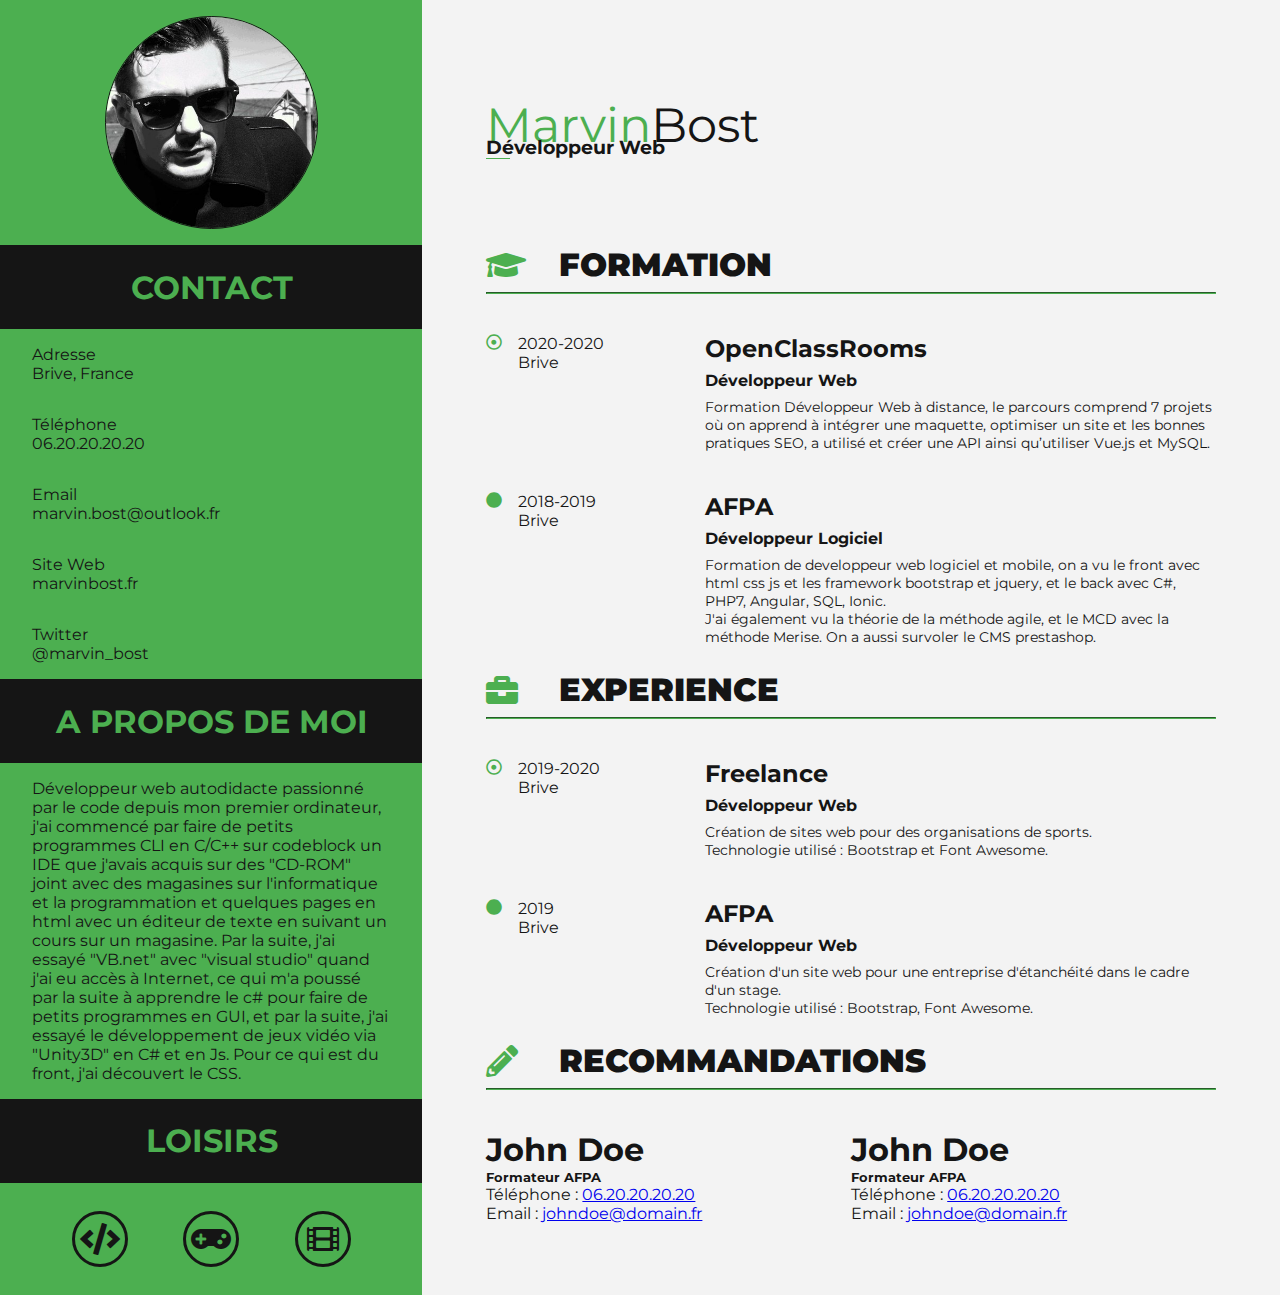
==== index.html @ 98e83e15 "update master" ====
<!DOCTYPE html>
<html lang="fr">

<head>
    <meta charset="UTF-8">
    <meta name="viewport" content="width=device-width, initial-scale=1.0">
    <title>Marvin Bost - Développeur Web</title>
    <meta name="description" content="Curriculum vitea de Marvin Bost">
    <link rel="stylesheet" href="css/style.min.css">
    <link rel="stylesheet" href="https://cdnjs.cloudflare.com/ajax/libs/font-awesome/5.13.0/css/all.min.css">
</head>

<body class="container">
    <header>
        <aside>
            <img src="assets/avatar.jpg" alt="avatar">
        </aside>
        <section>
            <h1>Bost</h1>
            <h3>Développeur Web</h3>
        </section>

    </header>
    <div class="main">
        <aside>
            <section class="contact">
                <section>
                    <h1>CONTACT</h1>
                </section>
                <article>
                    <p>Adresse</p>
                    <p><a href="https://goo.gl/maps/qKZ6uKctoFRVL9fw6" target="_blank" rel="noopener noreferrer">Brive,
                            France</a>
                    </p>
                </article>
                <article>
                    <p>Téléphone</p>
                    <p><a href="tel:+33620202020">06.20.20.20.20</a></p>
                </article>
                <article>
                    <p>Email</p>
                    <p><a href="mailto:marvin.bost@outlook.fr">marvin.bost@outlook.fr</a></p>
                </article>
                <article>
                    <p>Site Web</p>
                    <p><a href="https://marvinbost.fr" target="_blank">marvinbost.fr</a></p>
                </article>
                <article>
                    <p>Twitter</p>
                    <p><a href="https://twitter.com/marvin_bost" target="_blank"
                            rel="noopener noreferrer">@marvin_bost</a></p>
                </article>
            </section>
            <section class="about">
                <section>
                    <h1>A PROPOS DE MOI</h1>
                </section>
                <article>
                    <p>Développeur web autodidacte passionné par le code depuis mon premier ordinateur, j'ai
                        commencé par faire de petits programmes CLI en C/C++ sur codeblock un IDE que j'avais acquis sur
                        des "CD-ROM" joint avec des magasines sur l'informatique et la programmation et quelques pages
                        en html avec un éditeur de texte en suivant un cours sur un magasine.
                        Par la suite, j'ai essayé "VB.net" avec "visual studio" quand j'ai eu accès à Internet, ce qui
                        m'a poussé par la suite à apprendre le c# pour faire de petits programmes en GUI, et par la
                        suite, j'ai essayé le développement de jeux vidéo via "Unity3D" en C# et en Js.
                        Pour ce qui est du front, j'ai découvert le CSS.</p>
                </article>
            </section>
            <section class="hobbies">
                <section>
                    <h1>LOISIRS</h1>
                </section>
                <article>
                    <div>
                        <picture><i class="fa-2x fas fa-code"></i></picture>
                        <picture><i class="fa-2x fas fa-gamepad"></i></picture>
                        <picture><i class="fa-2x fas fa-film    "></i></picture>
                    </div>
                </article>
            </section>
        </aside>
        <main>
            <section class="formation">
                <header>
                    <i class="fa-2x fas fa-graduation-cap"></i>
                    <h1><b>FORMATION</b></h1>
                    <hr>
                </header>
                <article>
                    <header>
                        <i class="far fa-dot-circle"></i>
                        <p>2020-2020<br>Brive</p>
                    </header>
                    <section>
                        <h1>OpenClassRooms</h1>
                        <h5>Développeur Web</h5>
                        <p>Formation Développeur Web à distance, le parcours comprend 7 projets où on apprend à intégrer
                            une maquette, optimiser un site et les bonnes pratiques SEO, a utilisé et créer une API
                            ainsi qu’utiliser Vue.js et MySQL.</p>
                    </section>
                </article>
                <article>
                    <header>
                        <i class="fas fa-circle"></i>
                        <p>2018-2019<br>Brive</p>
                    </header>
                    <section>
                        <h1>AFPA</h1>
                        <h5>Développeur Logiciel</h5>
                        <p>Formation de developpeur web logiciel et mobile, on a vu le front avec html css js et les
                            framework bootstrap et jquery, et le back avec C#, PHP7, Angular, SQL, Ionic. <br>J'ai
                            également vu la théorie de la méthode agile, et le MCD avec la méthode Merise. On a aussi
                            survoler le CMS prestashop.</p>
                    </section>
                </article>
            </section>
            <section class="experience">
                <header>
                    <i class="fa-2x fas fa-briefcase"></i>
                    <h1><b>EXPERIENCE</b></h1>
                    <hr>
                </header>
                <article>
                    <header>
                        <i class="far fa-dot-circle"></i>
                        <p>2019-2020<br>Brive</p>
                    </header>
                    <section>
                        <h1>Freelance</h1>
                        <h5>Développeur Web</h5>
                        <p>Création de sites web pour des organisations de sports.<br>Technologie utilisé : Bootstrap et
                            Font Awesome.</p>
                    </section>
                </article>
                <article>
                    <header>
                        <i class="fas fa-circle"></i>
                        <p>2019<br>Brive</p>
                    </header>
                    <section>
                        <h1>AFPA</h1>
                        <h5>Développeur Web</h5>
                        <p>Création d'un site web pour une entreprise d'étanchéité dans le cadre d'un
                            stage.<br>Technologie utilisé : Bootstrap, Font Awesome.</p>
                    </section>
                </article>
            </section>
            <section class="recommendation">
                <header>
                    <i class="fa-2x fas fa-pencil-alt"></i>
                    <h1><b>RECOMMANDATIONS</b></h1>
                    <hr>
                </header>
                <section>
                    <article>
                        <h1>John Doe</h1>
                        <h5>Formateur AFPA</h5>
                        <p>Téléphone : <a href="tel:+33620202020">06.20.20.20.20</a></p>
                        <p>Email : <a href="mailto:johndoe@domain.fr">johndoe@domain.fr</a></p>
                    </article>
                    <article>
                        <h1>John Doe</h1>
                        <h5>Formateur AFPA</h5>
                        <p>Téléphone : <a href="tel:+33620202020">06.20.20.20.20</a></p>
                        <p>Email : <a href="mailto:johndoe@domain.fr">johndoe@domain.fr</a></p>
                    </article>
                </section>
            </section>
        </main>
    </div>

</body>

</html>
---- css/style.min.css ----
@import url(https://fonts.googleapis.com/css?family=Montserrat:200,400&display=swap);header{display:flex;background-color:#f3f3f3;margin:0;width:100%}header aside{display:flex;align-items:center;justify-items:center;justify-content:center}header aside>img{border-radius:50%;width:50%;border:.1rem solid #151515;order:0;margin:1rem}header>section{padding:4rem 0 0 4rem}header>section>h1{font-size:3rem;font-weight:400}header>section>h1::before{content:"Marvin";color:#4caf50}header>section>h3{position:relative;bottom:50px}header>section>h3::before{display:block;content:"";width:1.5rem;height:1px;background:#4caf50;position:absolute;bottom:0;left:0}main{background-color:#f3f3f3;padding:0 4rem;margin:0;width:100%}main>header{display:flex;flex-flow:column nowrap;width:100%}main>section h1,main>section h5,main>section p{margin:0}main>section>header{display:flex;flex-flow:row wrap;align-items:center;padding-bottom:1rem}main>section>header i{color:#4caf50;flex:10%}main>section>header>h1{flex:90%}main>section>header hr{width:100%;border-color:#4caf50}main>section article{display:flex;padding-top:1rem;padding-bottom:1rem}main>section article>header{display:flex;flex-flow:row nowrap;flex:30%}main>section article>header>i{padding-right:1rem;color:#4caf50}main>section article>section{flex:70%}main>section article>section>h1{font-size:1.5rem;padding-bottom:.5rem}main>section article>section>h5{font-size:1rem;padding-bottom:.5rem}main>section article>section>p{font-size:.9rem;padding-bottom:.5rem}main section.recommendation>section{display:flex;flex-flow:row wrap}main section.recommendation>section>article{display:flex;flex-flow:column wrap;flex:50%}aside{background-color:#4caf50;display:flex;flex-flow:column wrap;align-items:center;min-width:33%;max-width:33%}aside section.about{flex-grow:1}aside>section>article{padding:0}aside div>picture{display:flex;align-items:center;justify-content:center;border:solid #151515;border-radius:50%;height:40px;width:40px;padding:5px}aside>section{width:100%;text-align:left}aside>section article{padding:1rem 2rem}aside>section article p{margin:0}aside>section article p a{text-decoration:none;color:#151515}aside>section>section{background-color:#151515;color:#4caf50;width:100%;text-align:center;padding:1px}aside>section div{justify-content:space-around;padding:.75rem;display:flex}body,html{margin:0;padding:0;font-family:Montserrat;color:#151515;display:flex;flex-flow:row wrap;width:100%;height:100%}div.main{display:flex;width:100%}@media screen and (max-width:900px){main>section>article{flex-flow:column wrap}main>section>article>header{flex-flow:column wrap;text-align:center;padding:0 0 .5rem 0}main>section>article>header>i{padding:.5rem 0}main>section>article>section{text-align:center}main>section.recommendation>section{flex-flow:column wrap;text-align:center}}@media screen and (max-width:760px){header{flex-flow:column wrap}header>aside{order:0}header>section{padding:0 1rem}aside{min-width:100%;order:2}div.main{flex-flow:column wrap}div.main>aside>section.contact{text-align:center}main{padding:0}main>section>header{flex-flow:column wrap}main>section>header>hr{width:80%}main>section>article>section>p{padding:0 1rem}}
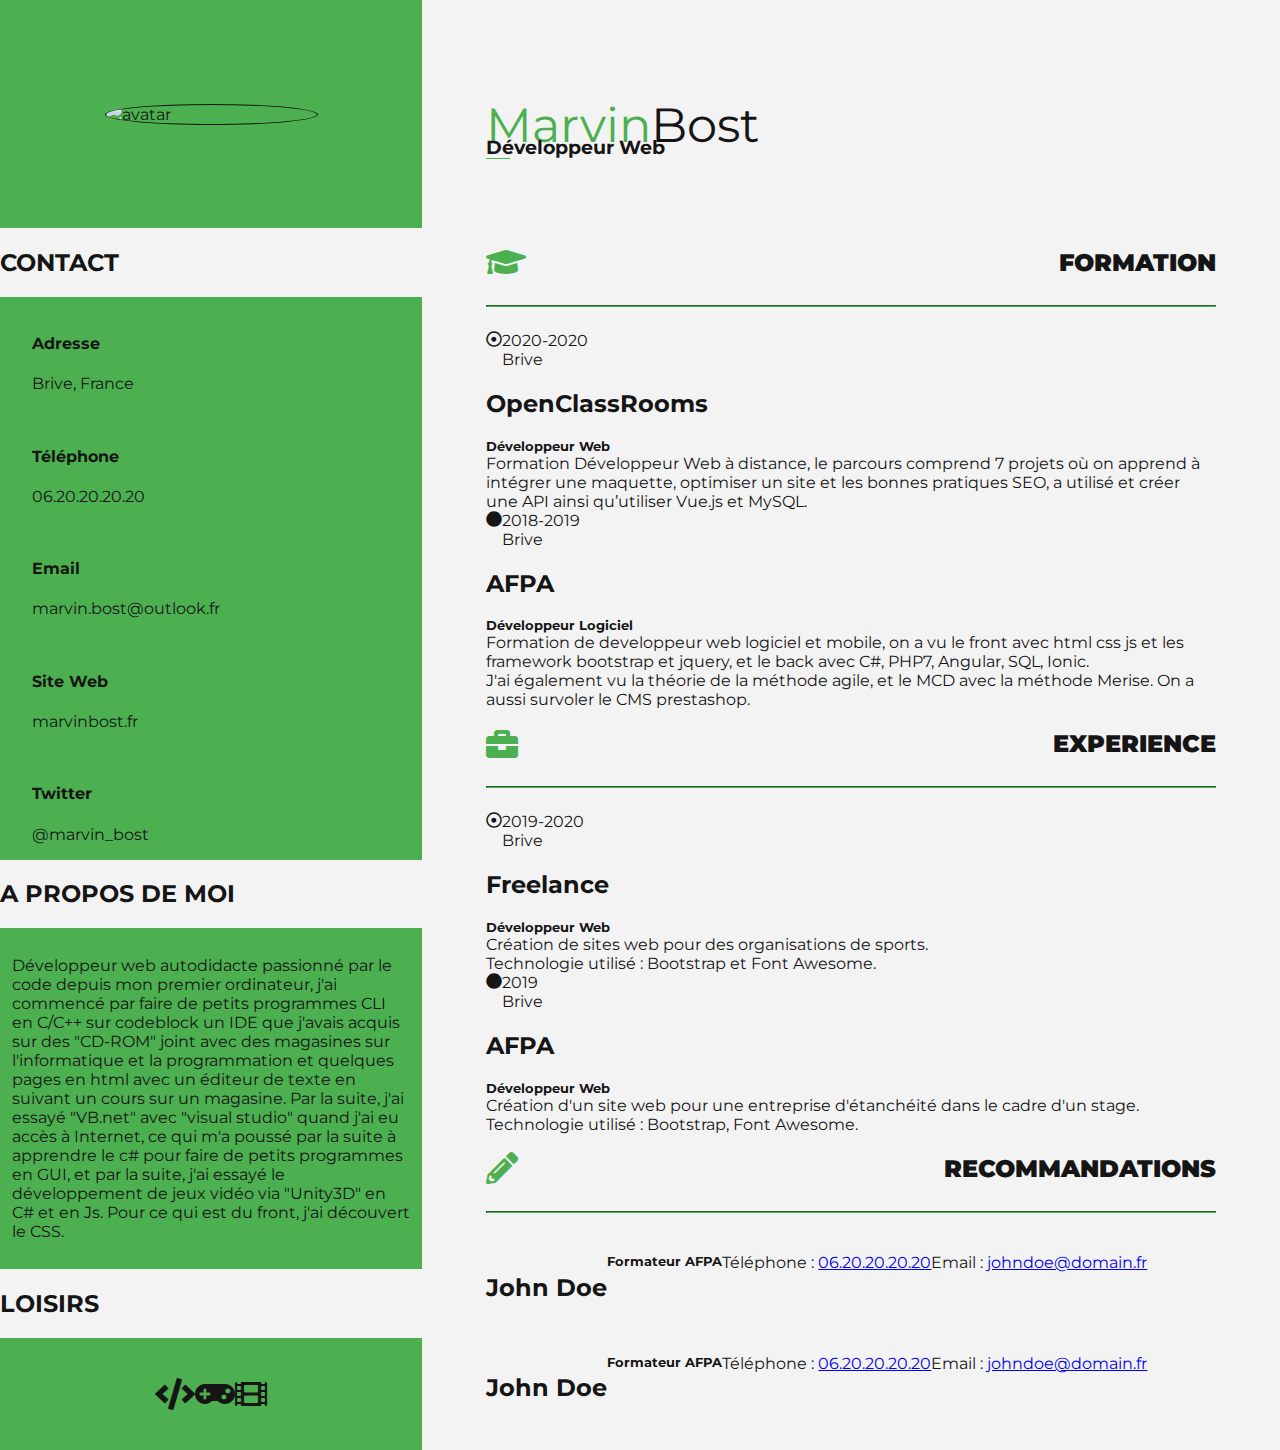
==== commit ae390b84: "fix master" ====
--- a/index.html
+++ b/index.html
@@ -11,6 +11,7 @@
 </head>
 
 <body class="container">
+    <!-- HEADER -->
     <header>
         <aside>
             <img src="assets/avatar.jpg" alt="avatar">
@@ -21,41 +22,43 @@
         </section>
 
     </header>
+    <!-- MAIN -->
     <div class="main">
+        <!-- SIDEBAR -->
         <aside>
             <section class="contact">
-                <section>
-                    <h1>CONTACT</h1>
-                </section>
+                <header>
+                    <h2>CONTACT</h2>
+                </header>
                 <article>
-                    <p>Adresse</p>
+                    <h4>Adresse</h4>
                     <p><a href="https://goo.gl/maps/qKZ6uKctoFRVL9fw6" target="_blank" rel="noopener noreferrer">Brive,
                             France</a>
                     </p>
                 </article>
                 <article>
-                    <p>Téléphone</p>
+                    <h4>Téléphone</h4>
                     <p><a href="tel:+33620202020">06.20.20.20.20</a></p>
                 </article>
                 <article>
-                    <p>Email</p>
+                    <h4>Email</h4>
                     <p><a href="mailto:marvin.bost@outlook.fr">marvin.bost@outlook.fr</a></p>
                 </article>
                 <article>
-                    <p>Site Web</p>
+                    <h4>Site Web</h4>
                     <p><a href="https://marvinbost.fr" target="_blank">marvinbost.fr</a></p>
                 </article>
                 <article>
-                    <p>Twitter</p>
+                    <h4>Twitter</h4>
                     <p><a href="https://twitter.com/marvin_bost" target="_blank"
                             rel="noopener noreferrer">@marvin_bost</a></p>
                 </article>
             </section>
             <section class="about">
-                <section>
-                    <h1>A PROPOS DE MOI</h1>
-                </section>
-                <article>
+                <header>
+                    <h2>A PROPOS DE MOI</h2>
+                </header>
+                <div class="body">
                     <p>Développeur web autodidacte passionné par le code depuis mon premier ordinateur, j'ai
                         commencé par faire de petits programmes CLI en C/C++ sur codeblock un IDE que j'avais acquis sur
                         des "CD-ROM" joint avec des magasines sur l'informatique et la programmation et quelques pages
@@ -64,107 +67,108 @@
                         m'a poussé par la suite à apprendre le c# pour faire de petits programmes en GUI, et par la
                         suite, j'ai essayé le développement de jeux vidéo via "Unity3D" en C# et en Js.
                         Pour ce qui est du front, j'ai découvert le CSS.</p>
-                </article>
+                </div>
             </section>
             <section class="hobbies">
-                <section>
-                    <h1>LOISIRS</h1>
-                </section>
-                <article>
-                    <div>
-                        <picture><i class="fa-2x fas fa-code"></i></picture>
-                        <picture><i class="fa-2x fas fa-gamepad"></i></picture>
-                        <picture><i class="fa-2x fas fa-film    "></i></picture>
+                <header>
+                    <h2>LOISIRS</h2>
+                </header>
+                <div>
+                    <div class="icons">
+                        <p><i class="fa-2x fas fa-code"></i></p>
+                        <p><i class="fa-2x fas fa-gamepad"></i></p>
+                        <p><i class="fa-2x fas fa-film    "></i></p>
                     </div>
-                </article>
+                </div>
             </section>
         </aside>
+        <!-- MAIN CONTENT -->
         <main>
             <section class="formation">
                 <header>
                     <i class="fa-2x fas fa-graduation-cap"></i>
-                    <h1><b>FORMATION</b></h1>
+                    <h2><b>FORMATION</b></h2>
                     <hr>
                 </header>
-                <article>
+                <div>
                     <header>
                         <i class="far fa-dot-circle"></i>
                         <p>2020-2020<br>Brive</p>
                     </header>
                     <section>
-                        <h1>OpenClassRooms</h1>
+                        <h2>OpenClassRooms</h2>
                         <h5>Développeur Web</h5>
                         <p>Formation Développeur Web à distance, le parcours comprend 7 projets où on apprend à intégrer
                             une maquette, optimiser un site et les bonnes pratiques SEO, a utilisé et créer une API
                             ainsi qu’utiliser Vue.js et MySQL.</p>
                     </section>
-                </article>
-                <article>
+                </div>
+                <div>
                     <header>
                         <i class="fas fa-circle"></i>
                         <p>2018-2019<br>Brive</p>
                     </header>
                     <section>
-                        <h1>AFPA</h1>
+                        <h2>AFPA</h2>
                         <h5>Développeur Logiciel</h5>
                         <p>Formation de developpeur web logiciel et mobile, on a vu le front avec html css js et les
                             framework bootstrap et jquery, et le back avec C#, PHP7, Angular, SQL, Ionic. <br>J'ai
                             également vu la théorie de la méthode agile, et le MCD avec la méthode Merise. On a aussi
                             survoler le CMS prestashop.</p>
                     </section>
-                </article>
+                </div>
             </section>
             <section class="experience">
                 <header>
                     <i class="fa-2x fas fa-briefcase"></i>
-                    <h1><b>EXPERIENCE</b></h1>
+                    <h2><b>EXPERIENCE</b></h2>
                     <hr>
                 </header>
-                <article>
+                <div>
                     <header>
                         <i class="far fa-dot-circle"></i>
                         <p>2019-2020<br>Brive</p>
                     </header>
                     <section>
-                        <h1>Freelance</h1>
+                        <h2>Freelance</h2>
                         <h5>Développeur Web</h5>
                         <p>Création de sites web pour des organisations de sports.<br>Technologie utilisé : Bootstrap et
                             Font Awesome.</p>
                     </section>
-                </article>
-                <article>
+                </div>
+                <div>
                     <header>
                         <i class="fas fa-circle"></i>
                         <p>2019<br>Brive</p>
                     </header>
                     <section>
-                        <h1>AFPA</h1>
+                        <h2>AFPA</h2>
                         <h5>Développeur Web</h5>
                         <p>Création d'un site web pour une entreprise d'étanchéité dans le cadre d'un
                             stage.<br>Technologie utilisé : Bootstrap, Font Awesome.</p>
                     </section>
-                </article>
+                </div>
             </section>
             <section class="recommendation">
                 <header>
                     <i class="fa-2x fas fa-pencil-alt"></i>
-                    <h1><b>RECOMMANDATIONS</b></h1>
+                    <h2><b>RECOMMANDATIONS</b></h2>
                     <hr>
                 </header>
-                <section>
+                <div>
                     <article>
-                        <h1>John Doe</h1>
+                        <h2>John Doe</h2>
                         <h5>Formateur AFPA</h5>
                         <p>Téléphone : <a href="tel:+33620202020">06.20.20.20.20</a></p>
                         <p>Email : <a href="mailto:johndoe@domain.fr">johndoe@domain.fr</a></p>
                     </article>
                     <article>
-                        <h1>John Doe</h1>
+                        <h2>John Doe</h2>
                         <h5>Formateur AFPA</h5>
                         <p>Téléphone : <a href="tel:+33620202020">06.20.20.20.20</a></p>
                         <p>Email : <a href="mailto:johndoe@domain.fr">johndoe@domain.fr</a></p>
                     </article>
-                </section>
+                </div>
             </section>
         </main>
     </div>
--- a/css/style.min.css
+++ b/css/style.min.css
@@ -1 +1 @@
-@import url(https://fonts.googleapis.com/css?family=Montserrat:200,400&display=swap);header{display:flex;background-color:#f3f3f3;margin:0;width:100%}header aside{display:flex;align-items:center;justify-items:center;justify-content:center}header aside>img{border-radius:50%;width:50%;border:.1rem solid #151515;order:0;margin:1rem}header>section{padding:4rem 0 0 4rem}header>section>h1{font-size:3rem;font-weight:400}header>section>h1::before{content:"Marvin";color:#4caf50}header>section>h3{position:relative;bottom:50px}header>section>h3::before{display:block;content:"";width:1.5rem;height:1px;background:#4caf50;position:absolute;bottom:0;left:0}main{background-color:#f3f3f3;padding:0 4rem;margin:0;width:100%}main>header{display:flex;flex-flow:column nowrap;width:100%}main>section h1,main>section h5,main>section p{margin:0}main>section>header{display:flex;flex-flow:row wrap;align-items:center;padding-bottom:1rem}main>section>header i{color:#4caf50;flex:10%}main>section>header>h1{flex:90%}main>section>header hr{width:100%;border-color:#4caf50}main>section article{display:flex;padding-top:1rem;padding-bottom:1rem}main>section article>header{display:flex;flex-flow:row nowrap;flex:30%}main>section article>header>i{padding-right:1rem;color:#4caf50}main>section article>section{flex:70%}main>section article>section>h1{font-size:1.5rem;padding-bottom:.5rem}main>section article>section>h5{font-size:1rem;padding-bottom:.5rem}main>section article>section>p{font-size:.9rem;padding-bottom:.5rem}main section.recommendation>section{display:flex;flex-flow:row wrap}main section.recommendation>section>article{display:flex;flex-flow:column wrap;flex:50%}aside{background-color:#4caf50;display:flex;flex-flow:column wrap;align-items:center;min-width:33%;max-width:33%}aside section.about{flex-grow:1}aside>section>article{padding:0}aside div>picture{display:flex;align-items:center;justify-content:center;border:solid #151515;border-radius:50%;height:40px;width:40px;padding:5px}aside>section{width:100%;text-align:left}aside>section article{padding:1rem 2rem}aside>section article p{margin:0}aside>section article p a{text-decoration:none;color:#151515}aside>section>section{background-color:#151515;color:#4caf50;width:100%;text-align:center;padding:1px}aside>section div{justify-content:space-around;padding:.75rem;display:flex}body,html{margin:0;padding:0;font-family:Montserrat;color:#151515;display:flex;flex-flow:row wrap;width:100%;height:100%}div.main{display:flex;width:100%}@media screen and (max-width:900px){main>section>article{flex-flow:column wrap}main>section>article>header{flex-flow:column wrap;text-align:center;padding:0 0 .5rem 0}main>section>article>header>i{padding:.5rem 0}main>section>article>section{text-align:center}main>section.recommendation>section{flex-flow:column wrap;text-align:center}}@media screen and (max-width:760px){header{flex-flow:column wrap}header>aside{order:0}header>section{padding:0 1rem}aside{min-width:100%;order:2}div.main{flex-flow:column wrap}div.main>aside>section.contact{text-align:center}main{padding:0}main>section>header{flex-flow:column wrap}main>section>header>hr{width:80%}main>section>article>section>p{padding:0 1rem}}+@import url(https://fonts.googleapis.com/css?family=Montserrat:200,400&display=swap);header{display:flex;background-color:#f3f3f3;margin:0;width:100%}header aside{display:flex;align-items:center;justify-items:center;justify-content:center}header aside>img{border-radius:50%;width:50%;border:.1rem solid #151515;order:0;margin:1rem}header>section{padding:4rem 0 0 4rem}header>section>h1{font-size:3rem;font-weight:400}header>section>h1::before{content:"Marvin";color:#4caf50}header>section>h3{position:relative;bottom:50px}header>section>h3::before{display:block;content:"";width:1.5rem;height:1px;background:#4caf50;position:absolute;bottom:0;left:0}main{background-color:#f3f3f3;padding:0 4rem;margin:0;width:100%}main>header{display:flex;flex-flow:column nowrap;width:100%}main>section h1,main>section h5,main>section p{margin:0}main>section>header{display:flex;flex-flow:row wrap;align-items:center;padding-bottom:1rem}main>section>header i{color:#4caf50;flex:10%}main>section>header>h1{flex:90%}main>section>header hr{width:100%;border-color:#4caf50}main>section article{display:flex;padding-top:1rem;padding-bottom:1rem}main>section article>header{display:flex;flex-flow:row nowrap;flex:30%}main>section article>header>i{padding-right:1rem;color:#4caf50}main>section article>section{flex:70%}main>section article>section>h1{font-size:1.5rem;padding-bottom:.5rem}main>section article>section>h5{font-size:1rem;padding-bottom:.5rem}main>section article>section>p{font-size:.9rem;padding-bottom:.5rem}main section.recommendation>section{display:flex;flex-flow:row wrap}main section.recommendation>section>article{display:flex;flex-flow:column wrap;flex:50%}aside{background-color:#4caf50;display:flex;flex-flow:column wrap;align-items:center;min-width:33%;max-width:33%}aside section.about{flex-grow:1}aside>section>article{padding:0}aside div>picture{display:flex;align-items:center;justify-content:center;border:solid #151515;border-radius:50%;height:40px;width:40px;padding:5px}aside>section{width:100%;text-align:left}aside>section article{padding:1rem 2rem}aside>section article p{margin:0}aside>section article p a{text-decoration:none;color:#151515}aside>section>section{background-color:#151515;color:#4caf50;width:100%;text-align:center;padding:1px}aside>section div{justify-content:space-around;padding:.75rem;display:flex}body,html{margin:0;padding:0;font-family:Montserrat,sans-serif,-apple-system,BlinkMacSystemFont,'Segoe UI',Roboto,Oxygen,Ubuntu,Cantarell,'Open Sans','Helvetica Neue',sans-serif;color:#151515;display:flex;flex-flow:row wrap;width:100%;height:100%}div.main{display:flex;width:100%}@media screen and (max-width:900px){main>section>article{flex-flow:column wrap}main>section>article>header{flex-flow:column wrap;text-align:center;padding:0 0 .5rem 0}main>section>article>header>i{padding:.5rem 0}main>section>article>section{text-align:center}main>section.recommendation>section{flex-flow:column wrap;text-align:center}}@media screen and (max-width:760px){header{flex-flow:column wrap}header>aside{order:0}header>section{padding:0 1rem}aside{min-width:100%;order:2}div.main{flex-flow:column wrap}div.main>aside>section.contact{text-align:center}main{padding:0}main>section>header{flex-flow:column wrap}main>section>header>hr{width:80%}main>section>article>section>p{padding:0 1rem}}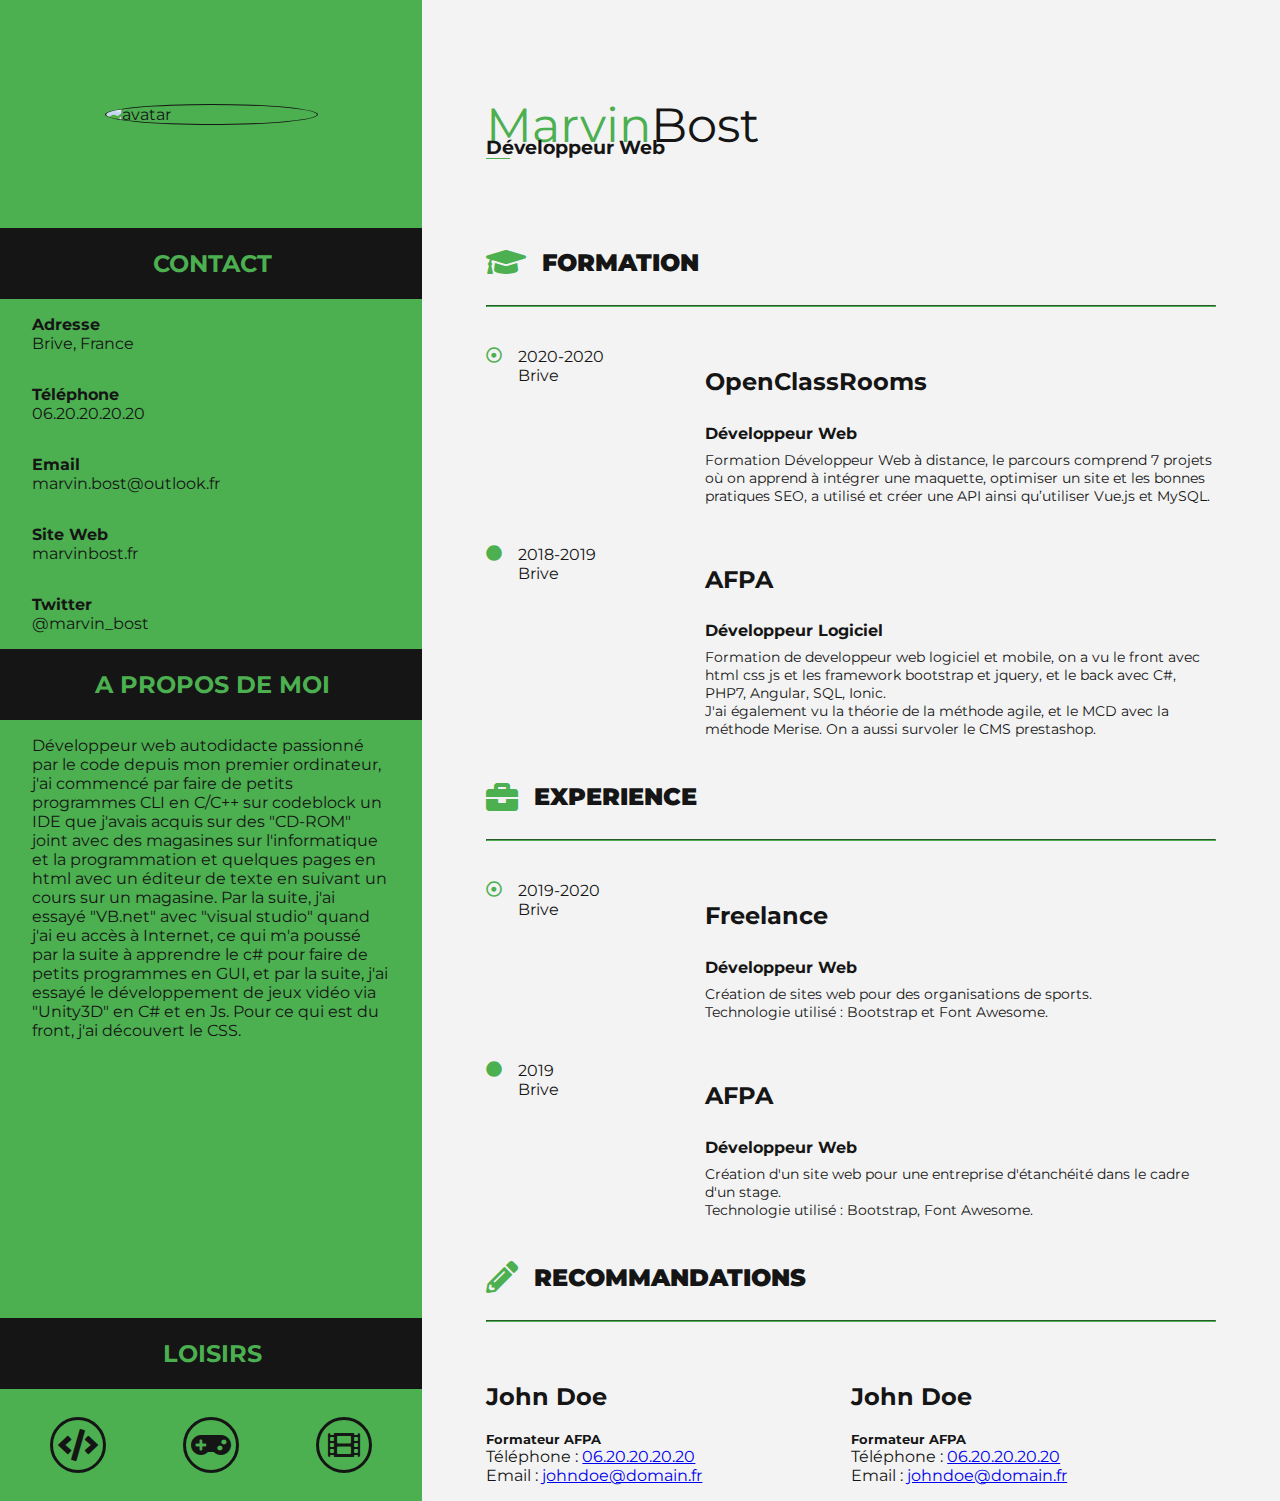
==== commit 5363d440: "fix strange bug" ====
--- a/index.html
+++ b/index.html
@@ -11,7 +11,6 @@
 </head>
 
 <body class="container">
-    <!-- HEADER -->
     <header>
         <aside>
             <img src="assets/avatar.jpg" alt="avatar">
@@ -22,9 +21,7 @@
         </section>
 
     </header>
-    <!-- MAIN -->
     <div class="main">
-        <!-- SIDEBAR -->
         <aside>
             <section class="contact">
                 <header>
@@ -82,7 +79,6 @@
                 </div>
             </section>
         </aside>
-        <!-- MAIN CONTENT -->
         <main>
             <section class="formation">
                 <header>
--- a/css/style.min.css
+++ b/css/style.min.css
@@ -1 +1 @@
-@import url(https://fonts.googleapis.com/css?family=Montserrat:200,400&display=swap);header{display:flex;background-color:#f3f3f3;margin:0;width:100%}header aside{display:flex;align-items:center;justify-items:center;justify-content:center}header aside>img{border-radius:50%;width:50%;border:.1rem solid #151515;order:0;margin:1rem}header>section{padding:4rem 0 0 4rem}header>section>h1{font-size:3rem;font-weight:400}header>section>h1::before{content:"Marvin";color:#4caf50}header>section>h3{position:relative;bottom:50px}header>section>h3::before{display:block;content:"";width:1.5rem;height:1px;background:#4caf50;position:absolute;bottom:0;left:0}main{background-color:#f3f3f3;padding:0 4rem;margin:0;width:100%}main>header{display:flex;flex-flow:column nowrap;width:100%}main>section h1,main>section h5,main>section p{margin:0}main>section>header{display:flex;flex-flow:row wrap;align-items:center;padding-bottom:1rem}main>section>header i{color:#4caf50;flex:10%}main>section>header>h1{flex:90%}main>section>header hr{width:100%;border-color:#4caf50}main>section article{display:flex;padding-top:1rem;padding-bottom:1rem}main>section article>header{display:flex;flex-flow:row nowrap;flex:30%}main>section article>header>i{padding-right:1rem;color:#4caf50}main>section article>section{flex:70%}main>section article>section>h1{font-size:1.5rem;padding-bottom:.5rem}main>section article>section>h5{font-size:1rem;padding-bottom:.5rem}main>section article>section>p{font-size:.9rem;padding-bottom:.5rem}main section.recommendation>section{display:flex;flex-flow:row wrap}main section.recommendation>section>article{display:flex;flex-flow:column wrap;flex:50%}aside{background-color:#4caf50;display:flex;flex-flow:column wrap;align-items:center;min-width:33%;max-width:33%}aside section.about{flex-grow:1}aside>section>article{padding:0}aside div>picture{display:flex;align-items:center;justify-content:center;border:solid #151515;border-radius:50%;height:40px;width:40px;padding:5px}aside>section{width:100%;text-align:left}aside>section article{padding:1rem 2rem}aside>section article p{margin:0}aside>section article p a{text-decoration:none;color:#151515}aside>section>section{background-color:#151515;color:#4caf50;width:100%;text-align:center;padding:1px}aside>section div{justify-content:space-around;padding:.75rem;display:flex}body,html{margin:0;padding:0;font-family:Montserrat,sans-serif,-apple-system,BlinkMacSystemFont,'Segoe UI',Roboto,Oxygen,Ubuntu,Cantarell,'Open Sans','Helvetica Neue',sans-serif;color:#151515;display:flex;flex-flow:row wrap;width:100%;height:100%}div.main{display:flex;width:100%}@media screen and (max-width:900px){main>section>article{flex-flow:column wrap}main>section>article>header{flex-flow:column wrap;text-align:center;padding:0 0 .5rem 0}main>section>article>header>i{padding:.5rem 0}main>section>article>section{text-align:center}main>section.recommendation>section{flex-flow:column wrap;text-align:center}}@media screen and (max-width:760px){header{flex-flow:column wrap}header>aside{order:0}header>section{padding:0 1rem}aside{min-width:100%;order:2}div.main{flex-flow:column wrap}div.main>aside>section.contact{text-align:center}main{padding:0}main>section>header{flex-flow:column wrap}main>section>header>hr{width:80%}main>section>article>section>p{padding:0 1rem}}+@import"https://fonts.googleapis.com/css?family=Montserrat:200,400&display=swap";header{display:flex;background-color:#f3f3f3;margin:0;width:100%}header aside{display:flex;align-items:center;justify-items:center;justify-content:center}header aside>img{border-radius:50%;width:50%;border:.1rem solid #151515;order:0;margin:1rem}header>section{padding:4rem 0 0 4rem}header>section>h1{font-size:3rem;font-weight:400}header>section>h1::before{content:"Marvin";color:#4caf50}header>section>h3{position:relative;bottom:50px}header>section>h3::before{display:block;content:"";width:1.5rem;height:1px;background:#4caf50;position:absolute;bottom:0;left:0}main{background-color:#f3f3f3;padding:0 4rem;margin:0;width:100%}main>header{display:flex;flex-flow:column nowrap;width:100%}main>section h1,main>section h5,main>section p{margin:0}main>section>header{display:flex;flex-flow:row wrap;align-items:center;padding-bottom:1rem}main>section>header i{color:#4caf50;padding-right:1rem}main>section>header>h2{flex:90%}main>section>header hr{width:100%;border-color:#4caf50}main>section div{display:flex;padding-top:1rem;padding-bottom:1rem}main>section div>header{display:flex;flex-flow:row nowrap;flex:30%}main>section div>header>i{padding-right:1rem;color:#4caf50}main>section div>section{flex:70%}main>section div>section>h2{font-size:1.5rem;padding-bottom:.5rem}main>section div>section>h5{font-size:1rem;padding-bottom:.5rem}main>section div>section>p{font-size:.9rem;padding-bottom:.5rem}main section.recommendation>div{display:flex;flex-flow:row wrap}main section.recommendation>div>article{display:flex;flex-flow:column wrap;flex:50%}aside{background-color:#4caf50;display:flex;flex-flow:column wrap;align-items:center;min-width:33%;max-width:33%}aside section.about{flex-grow:1}aside div.icons>p{display:flex;align-items:center;justify-content:center;border:solid #151515;border-radius:50%;height:40px;width:40px;padding:5px}aside>section{width:100%;text-align:left}aside>section article,aside>section div.body{padding:1rem 2rem}aside>section article h4,aside>section article p,aside>section div.body h4,aside>section div.body p{margin:0}aside>section article h4 a,aside>section article p a,aside>section div.body h4 a,aside>section div.body p a{text-decoration:none;color:#151515}aside>section>section,aside>section header{background-color:#151515;color:#4caf50;width:100%;text-align:center;padding:1px;display:block}aside>section div.icons{justify-content:space-around;padding:.75rem;display:flex}html,body{margin:0;padding:0;font-family:Montserrat;color:#151515;display:flex;flex-flow:row wrap;width:100%;height:100%}div.main{display:flex;width:100%}@media screen and (max-width: 900px){main>section>article{flex-flow:column wrap}main>section>article>header{flex-flow:column wrap;text-align:center;padding:0 0 .5rem 0}main>section>article>header>i{padding:.5rem 0}main>section>article>section{text-align:center}main>section.recommendation>section{flex-flow:column wrap;text-align:center}}@media screen and (max-width: 760px){header{flex-flow:column wrap}header>aside{order:0}header>section{padding:0 1rem}aside{min-width:100%;order:2}div.main{flex-flow:column wrap}div.main>aside>section.contact{text-align:center}main{padding:0}main>section>header{flex-flow:column wrap}main>section>header>hr{width:80%}main>section>article>section>p{padding:0 1rem}}
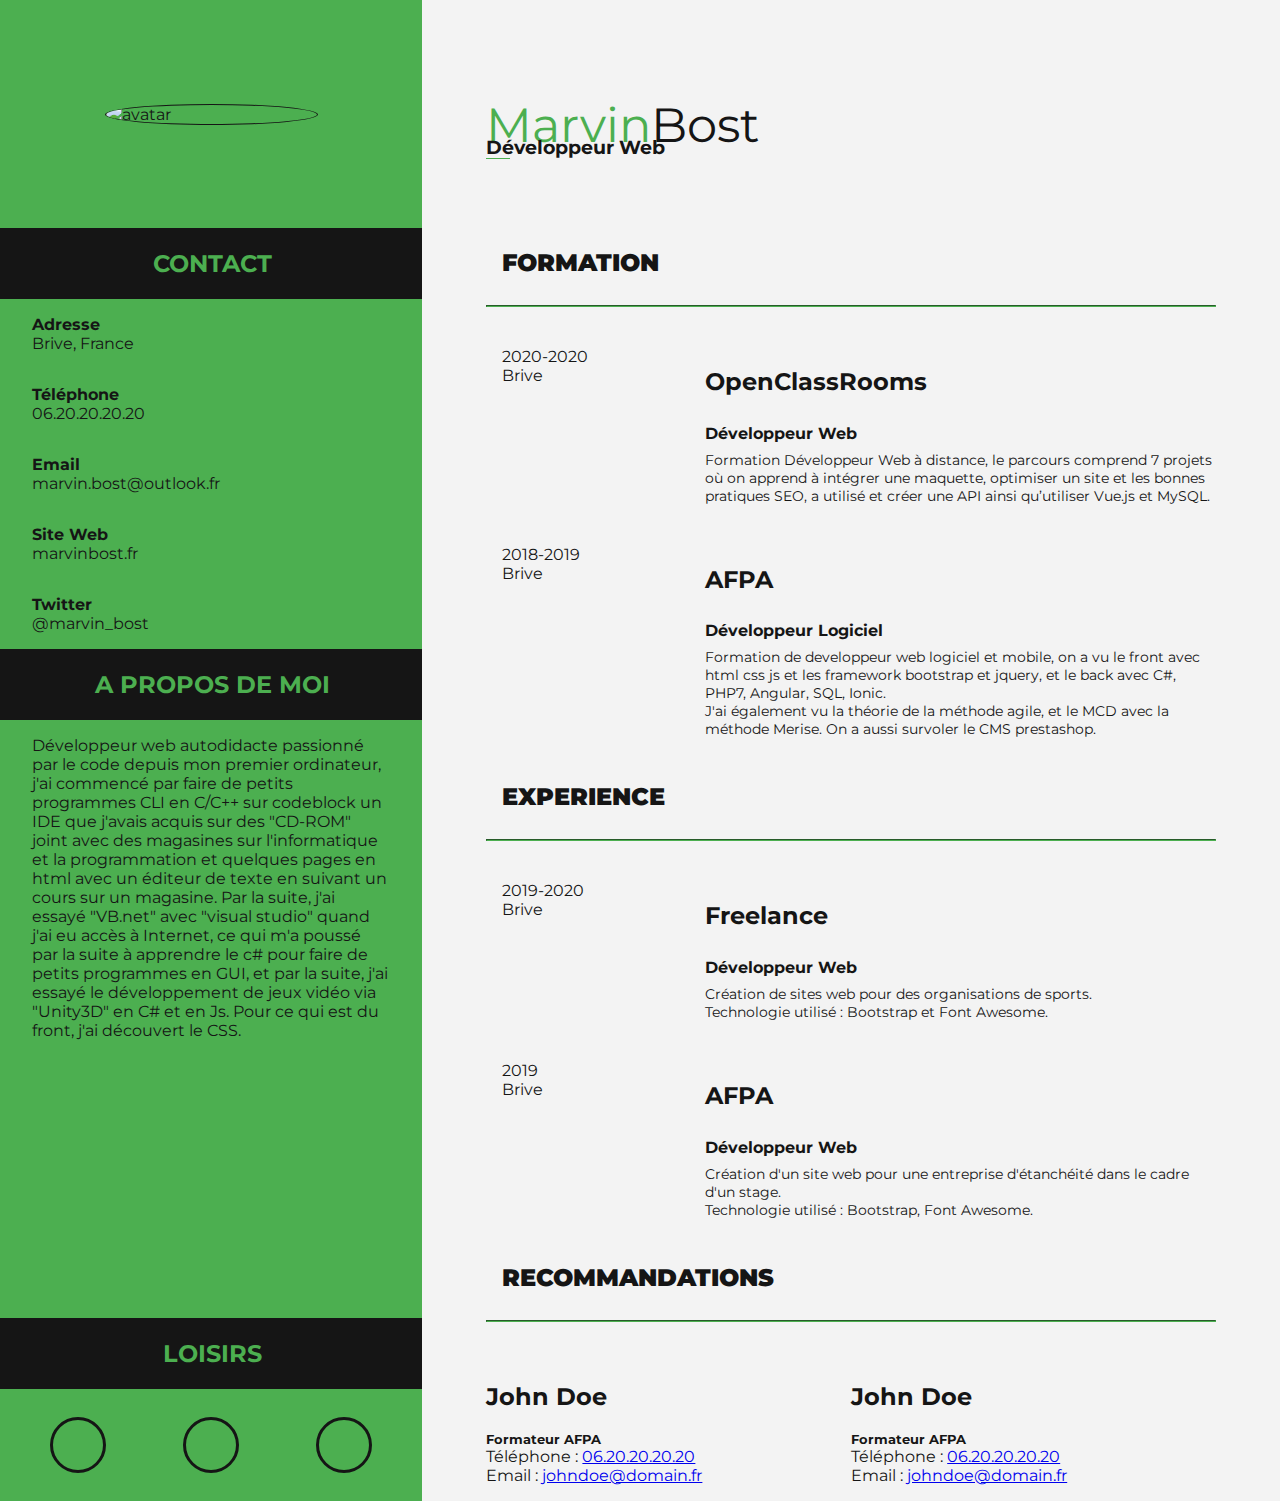
==== commit ad4ccea8: "Update link" ====
--- a/index.html
+++ b/index.html
@@ -7,7 +7,7 @@
     <title>Marvin Bost - Développeur Web</title>
     <meta name="description" content="Curriculum vitea de Marvin Bost">
     <link rel="stylesheet" href="css/style.min.css">
-    <link rel="stylesheet" href="https://cdnjs.cloudflare.com/ajax/libs/font-awesome/5.13.0/css/all.min.css">
+    <script src="https://kit.fontawesome.com/b2471cf684.js" crossorigin="anonymous"></script>
 </head>
 
 <body class="container">
@@ -171,4 +171,4 @@
 
 </body>
 
-</html>+</html>
--- a/css/style.min.css
+++ b/css/style.min.css
@@ -1 +1 @@
-@import"https://fonts.googleapis.com/css?family=Montserrat:200,400&display=swap";header{display:flex;background-color:#f3f3f3;margin:0;width:100%}header aside{display:flex;align-items:center;justify-items:center;justify-content:center}header aside>img{border-radius:50%;width:50%;border:.1rem solid #151515;order:0;margin:1rem}header>section{padding:4rem 0 0 4rem}header>section>h1{font-size:3rem;font-weight:400}header>section>h1::before{content:"Marvin";color:#4caf50}header>section>h3{position:relative;bottom:50px}header>section>h3::before{display:block;content:"";width:1.5rem;height:1px;background:#4caf50;position:absolute;bottom:0;left:0}main{background-color:#f3f3f3;padding:0 4rem;margin:0;width:100%}main>header{display:flex;flex-flow:column nowrap;width:100%}main>section h1,main>section h5,main>section p{margin:0}main>section>header{display:flex;flex-flow:row wrap;align-items:center;padding-bottom:1rem}main>section>header i{color:#4caf50;padding-right:1rem}main>section>header>h2{flex:90%}main>section>header hr{width:100%;border-color:#4caf50}main>section div{display:flex;padding-top:1rem;padding-bottom:1rem}main>section div>header{display:flex;flex-flow:row nowrap;flex:30%}main>section div>header>i{padding-right:1rem;color:#4caf50}main>section div>section{flex:70%}main>section div>section>h2{font-size:1.5rem;padding-bottom:.5rem}main>section div>section>h5{font-size:1rem;padding-bottom:.5rem}main>section div>section>p{font-size:.9rem;padding-bottom:.5rem}main section.recommendation>div{display:flex;flex-flow:row wrap}main section.recommendation>div>article{display:flex;flex-flow:column wrap;flex:50%}aside{background-color:#4caf50;display:flex;flex-flow:column wrap;align-items:center;min-width:33%;max-width:33%}aside section.about{flex-grow:1}aside div.icons>p{display:flex;align-items:center;justify-content:center;border:solid #151515;border-radius:50%;height:40px;width:40px;padding:5px}aside>section{width:100%;text-align:left}aside>section article,aside>section div.body{padding:1rem 2rem}aside>section article h4,aside>section article p,aside>section div.body h4,aside>section div.body p{margin:0}aside>section article h4 a,aside>section article p a,aside>section div.body h4 a,aside>section div.body p a{text-decoration:none;color:#151515}aside>section>section,aside>section header{background-color:#151515;color:#4caf50;width:100%;text-align:center;padding:1px;display:block}aside>section div.icons{justify-content:space-around;padding:.75rem;display:flex}html,body{margin:0;padding:0;font-family:Montserrat;color:#151515;display:flex;flex-flow:row wrap;width:100%;height:100%}div.main{display:flex;width:100%}@media screen and (max-width: 900px){main>section>article{flex-flow:column wrap}main>section>article>header{flex-flow:column wrap;text-align:center;padding:0 0 .5rem 0}main>section>article>header>i{padding:.5rem 0}main>section>article>section{text-align:center}main>section.recommendation>section{flex-flow:column wrap;text-align:center}}@media screen and (max-width: 760px){header{flex-flow:column wrap}header>aside{order:0}header>section{padding:0 1rem}aside{min-width:100%;order:2}div.main{flex-flow:column wrap}div.main>aside>section.contact{text-align:center}main{padding:0}main>section>header{flex-flow:column wrap}main>section>header>hr{width:80%}main>section>article>section>p{padding:0 1rem}}
+@import"https://fonts.googleapis.com/css?family=Montserrat:200,400&display=swap";header{display:flex;background-color:#f3f3f3;margin:0;width:100%}header aside{display:flex;align-items:center;justify-items:center;justify-content:center}header aside>img{border-radius:50%;width:50%;border:.1rem solid #151515;order:0;margin:1rem}header>section{padding:4rem 0 0 4rem}header>section>h1{font-size:3rem;font-weight:400}header>section>h1::before{content:"Marvin";color:#4caf50}header>section>h3{position:relative;bottom:50px}header>section>h3::before{display:block;content:"";width:1.5rem;height:1px;background:#4caf50;position:absolute;bottom:0;left:0}main{background-color:#f3f3f3;padding:0 4rem;margin:0;width:100%}main>header{display:flex;flex-flow:column nowrap;width:100%}main>section h1,main>section h5,main>section p{margin:0}main>section>header{display:flex;flex-flow:row wrap;align-items:center;padding-bottom:1rem}main>section>header i{color:#4caf50;padding-right:1rem}main>section>header>h2{flex:90%}main>section>header hr{width:100%;border-color:#4caf50}main>section div{display:flex;padding-top:1rem;padding-bottom:1rem}main>section div>header{display:flex;flex-flow:row nowrap;flex:30%}main>section div>header>i{padding-right:1rem;color:#4caf50}main>section div>section{flex:70%}main>section div>section>h2{font-size:1.5rem;padding-bottom:.5rem}main>section div>section>h5{font-size:1rem;padding-bottom:.5rem}main>section div>section>p{font-size:.9rem;padding-bottom:.5rem}main section.recommendation>div{display:flex;flex-flow:row wrap}main section.recommendation>div>article{display:flex;flex-flow:column wrap;flex:50%}aside{background-color:#4caf50;display:flex;flex-flow:column wrap;align-items:center;min-width:33%;max-width:33%}aside section.about{flex-grow:1}aside div.icons>p{display:flex;align-items:center;justify-content:center;border:solid #151515;border-radius:50%;height:40px;width:40px;padding:5px}aside>section{width:100%;text-align:left}aside>section article,aside>section div.body{padding:1rem 2rem}aside>section article h4,aside>section article p,aside>section div.body h4,aside>section div.body p{margin:0}aside>section article h4 a,aside>section article p a,aside>section div.body h4 a,aside>section div.body p a{text-decoration:none;color:#151515}aside>section>section,aside>section header{background-color:#151515;color:#4caf50;width:100%;text-align:center;padding:1px;display:block}aside>section div.icons{justify-content:space-around;padding:.75rem;display:flex}html,body{margin:0;padding:0;font-family:Montserrat;color:#151515;display:flex;flex-flow:row wrap;width:100%;height:100%}div.main{display:flex;width:100%}@media screen and (max-width: 900px){main>section>div{flex-flow:column wrap}main>section>div>header{flex-flow:column wrap;text-align:center;padding:0 0 .5rem 0}main>section>div>header>i{padding:.5rem 0}main>section>div>section{text-align:center}main>section.recommendation>div{flex-flow:column wrap;text-align:center}}@media screen and (max-width: 760px){header{flex-flow:column wrap}header>aside{order:0}header>section{padding:0 1rem}aside{min-width:100%;order:2}div.main{flex-flow:column wrap}div.main>aside>section.contact{text-align:center}main{padding:0}main>section>header{flex-flow:column wrap}main>section>header>hr{width:80%}main>section>div>section>p{padding:0 1rem}}
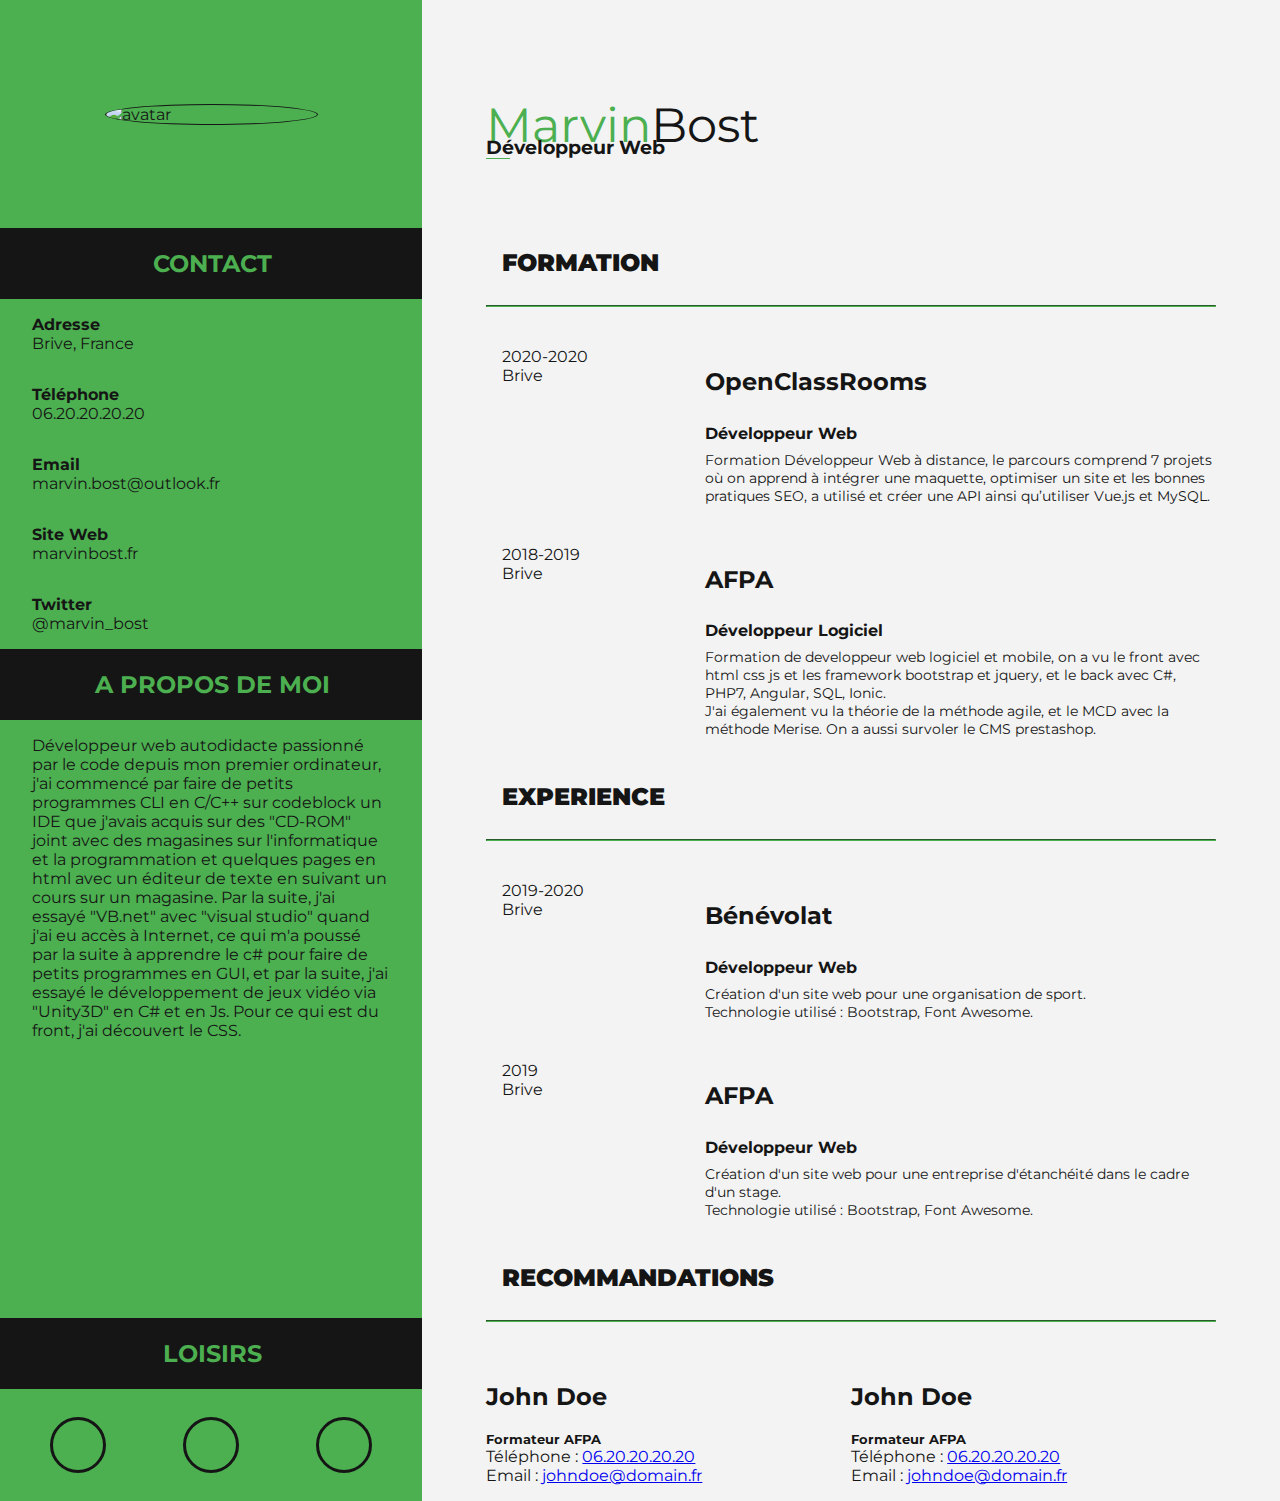
==== commit f2adc2b0: "Fix" ====
--- a/index.html
+++ b/index.html
@@ -2,173 +2,173 @@
 <html lang="fr">
 
 <head>
-    <meta charset="UTF-8">
-    <meta name="viewport" content="width=device-width, initial-scale=1.0">
-    <title>Marvin Bost - Développeur Web</title>
-    <meta name="description" content="Curriculum vitea de Marvin Bost">
-    <link rel="stylesheet" href="css/style.min.css">
-    <script src="https://kit.fontawesome.com/b2471cf684.js" crossorigin="anonymous"></script>
+	<meta charset="UTF-8">
+	<meta name="viewport" content="width=device-width, initial-scale=1.0">
+	<title>Marvin Bost - Développeur Web</title>
+	<meta name="description" content="Curriculum vitea de Marvin Bost">
+	<link rel="stylesheet" href="css/style.min.css">
+	<script src="https://kit.fontawesome.com/b2471cf684.js" crossorigin="anonymous"></script>
 </head>
 
 <body class="container">
-    <header>
-        <aside>
-            <img src="assets/avatar.jpg" alt="avatar">
+	<header>
+		<aside>
+			<img src="assets/avatar.jpg" alt="avatar">
         </aside>
-        <section>
-            <h1>Bost</h1>
-            <h3>Développeur Web</h3>
-        </section>
+			<section>
+				<h1>Bost</h1>
+				<h3>Développeur Web</h3>
+			</section>
 
-    </header>
-    <div class="main">
-        <aside>
-            <section class="contact">
-                <header>
-                    <h2>CONTACT</h2>
-                </header>
-                <article>
-                    <h4>Adresse</h4>
-                    <p><a href="https://goo.gl/maps/qKZ6uKctoFRVL9fw6" target="_blank" rel="noopener noreferrer">Brive,
-                            France</a>
-                    </p>
-                </article>
-                <article>
-                    <h4>Téléphone</h4>
-                    <p><a href="tel:+33620202020">06.20.20.20.20</a></p>
-                </article>
-                <article>
-                    <h4>Email</h4>
-                    <p><a href="mailto:marvin.bost@outlook.fr">marvin.bost@outlook.fr</a></p>
-                </article>
-                <article>
-                    <h4>Site Web</h4>
-                    <p><a href="https://marvinbost.fr" target="_blank">marvinbost.fr</a></p>
-                </article>
-                <article>
-                    <h4>Twitter</h4>
-                    <p><a href="https://twitter.com/marvin_bost" target="_blank"
-                            rel="noopener noreferrer">@marvin_bost</a></p>
-                </article>
-            </section>
-            <section class="about">
-                <header>
-                    <h2>A PROPOS DE MOI</h2>
-                </header>
-                <div class="body">
-                    <p>Développeur web autodidacte passionné par le code depuis mon premier ordinateur, j'ai
-                        commencé par faire de petits programmes CLI en C/C++ sur codeblock un IDE que j'avais acquis sur
-                        des "CD-ROM" joint avec des magasines sur l'informatique et la programmation et quelques pages
-                        en html avec un éditeur de texte en suivant un cours sur un magasine.
-                        Par la suite, j'ai essayé "VB.net" avec "visual studio" quand j'ai eu accès à Internet, ce qui
-                        m'a poussé par la suite à apprendre le c# pour faire de petits programmes en GUI, et par la
-                        suite, j'ai essayé le développement de jeux vidéo via "Unity3D" en C# et en Js.
-                        Pour ce qui est du front, j'ai découvert le CSS.</p>
-                </div>
-            </section>
-            <section class="hobbies">
-                <header>
-                    <h2>LOISIRS</h2>
-                </header>
-                <div>
-                    <div class="icons">
-                        <p><i class="fa-2x fas fa-code"></i></p>
-                        <p><i class="fa-2x fas fa-gamepad"></i></p>
-                        <p><i class="fa-2x fas fa-film    "></i></p>
-                    </div>
-                </div>
-            </section>
-        </aside>
-        <main>
-            <section class="formation">
-                <header>
-                    <i class="fa-2x fas fa-graduation-cap"></i>
-                    <h2><b>FORMATION</b></h2>
-                    <hr>
-                </header>
-                <div>
-                    <header>
-                        <i class="far fa-dot-circle"></i>
-                        <p>2020-2020<br>Brive</p>
-                    </header>
-                    <section>
-                        <h2>OpenClassRooms</h2>
-                        <h5>Développeur Web</h5>
-                        <p>Formation Développeur Web à distance, le parcours comprend 7 projets où on apprend à intégrer
-                            une maquette, optimiser un site et les bonnes pratiques SEO, a utilisé et créer une API
-                            ainsi qu’utiliser Vue.js et MySQL.</p>
-                    </section>
-                </div>
-                <div>
-                    <header>
-                        <i class="fas fa-circle"></i>
-                        <p>2018-2019<br>Brive</p>
-                    </header>
-                    <section>
-                        <h2>AFPA</h2>
-                        <h5>Développeur Logiciel</h5>
-                        <p>Formation de developpeur web logiciel et mobile, on a vu le front avec html css js et les
-                            framework bootstrap et jquery, et le back avec C#, PHP7, Angular, SQL, Ionic. <br>J'ai
+	</header>
+	<div class="main">
+		<aside>
+			<section class="contact">
+				<header>
+					<h2>CONTACT</h2>
+				</header>
+				<article>
+					<h4>Adresse</h4>
+					<p><a href="https://goo.gl/maps/qKZ6uKctoFRVL9fw6" target="_blank" rel="noopener noreferrer">Brive,
+							France</a>
+					</p>
+				</article>
+				<article>
+					<h4>Téléphone</h4>
+					<p><a href="tel:+33620202020">06.20.20.20.20</a></p>
+				</article>
+				<article>
+					<h4>Email</h4>
+					<p><a href="mailto:marvin.bost@outlook.fr">marvin.bost@outlook.fr</a></p>
+				</article>
+				<article>
+					<h4>Site Web</h4>
+					<p><a href="https://marvinbost.fr" target="_blank">marvinbost.fr</a></p>
+				</article>
+				<article>
+					<h4>Twitter</h4>
+					<p><a href="https://twitter.com/marvin_bost" target="_blank"
+							rel="noopener noreferrer">@marvin_bost</a></p>
+				</article>
+			</section>
+			<section class="about">
+				<header>
+					<h2>A PROPOS DE MOI</h2>
+				</header>
+				<div class="body">
+					<p>Développeur web autodidacte passionné par le code depuis mon premier ordinateur, j'ai
+						commencé par faire de petits programmes CLI en C/C++ sur codeblock un IDE que j'avais acquis sur
+						des "CD-ROM" joint avec des magasines sur l'informatique et la programmation et quelques pages
+						en html avec un éditeur de texte en suivant un cours sur un magasine.
+						Par la suite, j'ai essayé "VB.net" avec "visual studio" quand j'ai eu accès à Internet, ce qui
+						m'a poussé par la suite à apprendre le c# pour faire de petits programmes en GUI, et par la
+						suite, j'ai essayé le développement de jeux vidéo via "Unity3D" en C# et en Js.
+						Pour ce qui est du front, j'ai découvert le CSS.</p>
+				</div>
+			</section>
+			<section class="hobbies">
+				<header>
+					<h2>LOISIRS</h2>
+				</header>
+				<div>
+					<div class="icons">
+						<p><i class="fa-2x fas fa-code"></i></p>
+						<p><i class="fa-2x fas fa-gamepad"></i></p>
+						<p><i class="fa-2x fas fa-film    "></i></p>
+					</div>
+				</div>
+			</section>
+		</aside>
+		<main>
+			<section class="formation">
+				<header>
+					<i class="fa-2x fas fa-graduation-cap"></i>
+					<h2><b>FORMATION</b></h2>
+					<hr>
+				</header>
+				<div>
+					<header>
+						<i class="far fa-dot-circle"></i>
+						<p>2020-2020<br>Brive</p>
+					</header>
+					<section>
+						<h2>OpenClassRooms</h2>
+						<h5>Développeur Web</h5>
+						<p>Formation Développeur Web à distance, le parcours comprend 7 projets où on apprend à intégrer
+							une maquette, optimiser un site et les bonnes pratiques SEO, a utilisé et créer une API
+							ainsi qu’utiliser Vue.js et MySQL.</p>
+					</section>
+				</div>
+				<div>
+					<header>
+						<i class="fas fa-circle"></i>
+						<p>2018-2019<br>Brive</p>
+					</header>
+					<section>
+						<h2>AFPA</h2>
+						<h5>Développeur Logiciel</h5>
+						<p>Formation de developpeur web logiciel et mobile, on a vu le front avec html css js et les
+							framework bootstrap et jquery, et le back avec C#, PHP7, Angular, SQL, Ionic. <br>J'ai
                             également vu la théorie de la méthode agile, et le MCD avec la méthode Merise. On a aussi
                             survoler le CMS prestashop.</p>
-                    </section>
-                </div>
-            </section>
-            <section class="experience">
-                <header>
-                    <i class="fa-2x fas fa-briefcase"></i>
-                    <h2><b>EXPERIENCE</b></h2>
-                    <hr>
-                </header>
-                <div>
-                    <header>
-                        <i class="far fa-dot-circle"></i>
-                        <p>2019-2020<br>Brive</p>
-                    </header>
-                    <section>
-                        <h2>Freelance</h2>
-                        <h5>Développeur Web</h5>
-                        <p>Création de sites web pour des organisations de sports.<br>Technologie utilisé : Bootstrap et
-                            Font Awesome.</p>
-                    </section>
-                </div>
-                <div>
-                    <header>
-                        <i class="fas fa-circle"></i>
-                        <p>2019<br>Brive</p>
-                    </header>
-                    <section>
-                        <h2>AFPA</h2>
-                        <h5>Développeur Web</h5>
-                        <p>Création d'un site web pour une entreprise d'étanchéité dans le cadre d'un
-                            stage.<br>Technologie utilisé : Bootstrap, Font Awesome.</p>
-                    </section>
-                </div>
-            </section>
-            <section class="recommendation">
-                <header>
-                    <i class="fa-2x fas fa-pencil-alt"></i>
-                    <h2><b>RECOMMANDATIONS</b></h2>
-                    <hr>
-                </header>
-                <div>
-                    <article>
-                        <h2>John Doe</h2>
-                        <h5>Formateur AFPA</h5>
-                        <p>Téléphone : <a href="tel:+33620202020">06.20.20.20.20</a></p>
-                        <p>Email : <a href="mailto:johndoe@domain.fr">johndoe@domain.fr</a></p>
-                    </article>
-                    <article>
-                        <h2>John Doe</h2>
-                        <h5>Formateur AFPA</h5>
-                        <p>Téléphone : <a href="tel:+33620202020">06.20.20.20.20</a></p>
-                        <p>Email : <a href="mailto:johndoe@domain.fr">johndoe@domain.fr</a></p>
-                    </article>
-                </div>
-            </section>
-        </main>
-    </div>
+					</section>
+				</div>
+			</section>
+			<section class="experience">
+				<header>
+					<i class="fa-2x fas fa-briefcase"></i>
+					<h2><b>EXPERIENCE</b></h2>
+					<hr>
+				</header>
+				<div>
+					<header>
+						<i class="far fa-dot-circle"></i>
+						<p>2019-2020<br>Brive</p>
+					</header>
+					<section>
+						<h2>Bénévolat</h2>
+						<h5>Développeur Web</h5>
+						<p>Création d'un site web pour une organisation de
+							sport.<br>Technologie utilisé : Bootstrap, Font Awesome.</p>
+					</section>
+				</div>
+				<div>
+					<header>
+						<i class="fas fa-circle"></i>
+						<p>2019<br>Brive</p>
+					</header>
+					<section>
+						<h2>AFPA</h2>
+						<h5>Développeur Web</h5>
+						<p>Création d'un site web pour une entreprise d'étanchéité dans le cadre d'un
+							stage.<br>Technologie utilisé : Bootstrap, Font Awesome.</p>
+					</section>
+				</div>
+			</section>
+			<section class="recommendation">
+				<header>
+					<i class="fa-2x fas fa-pencil-alt"></i>
+					<h2><b>RECOMMANDATIONS</b></h2>
+					<hr>
+				</header>
+				<div>
+					<article>
+						<h2>John Doe</h2>
+						<h5>Formateur AFPA</h5>
+						<p>Téléphone : <a href="tel:+33620202020">06.20.20.20.20</a></p>
+						<p>Email : <a href="mailto:johndoe@domain.fr">johndoe@domain.fr</a></p>
+					</article>
+					<article>
+						<h2>John Doe</h2>
+						<h5>Formateur AFPA</h5>
+						<p>Téléphone : <a href="tel:+33620202020">06.20.20.20.20</a></p>
+						<p>Email : <a href="mailto:johndoe@domain.fr">johndoe@domain.fr</a></p>
+					</article>
+				</div>
+			</section>
+		</main>
+	</div>
 
 </body>
 
-</html>
+</html>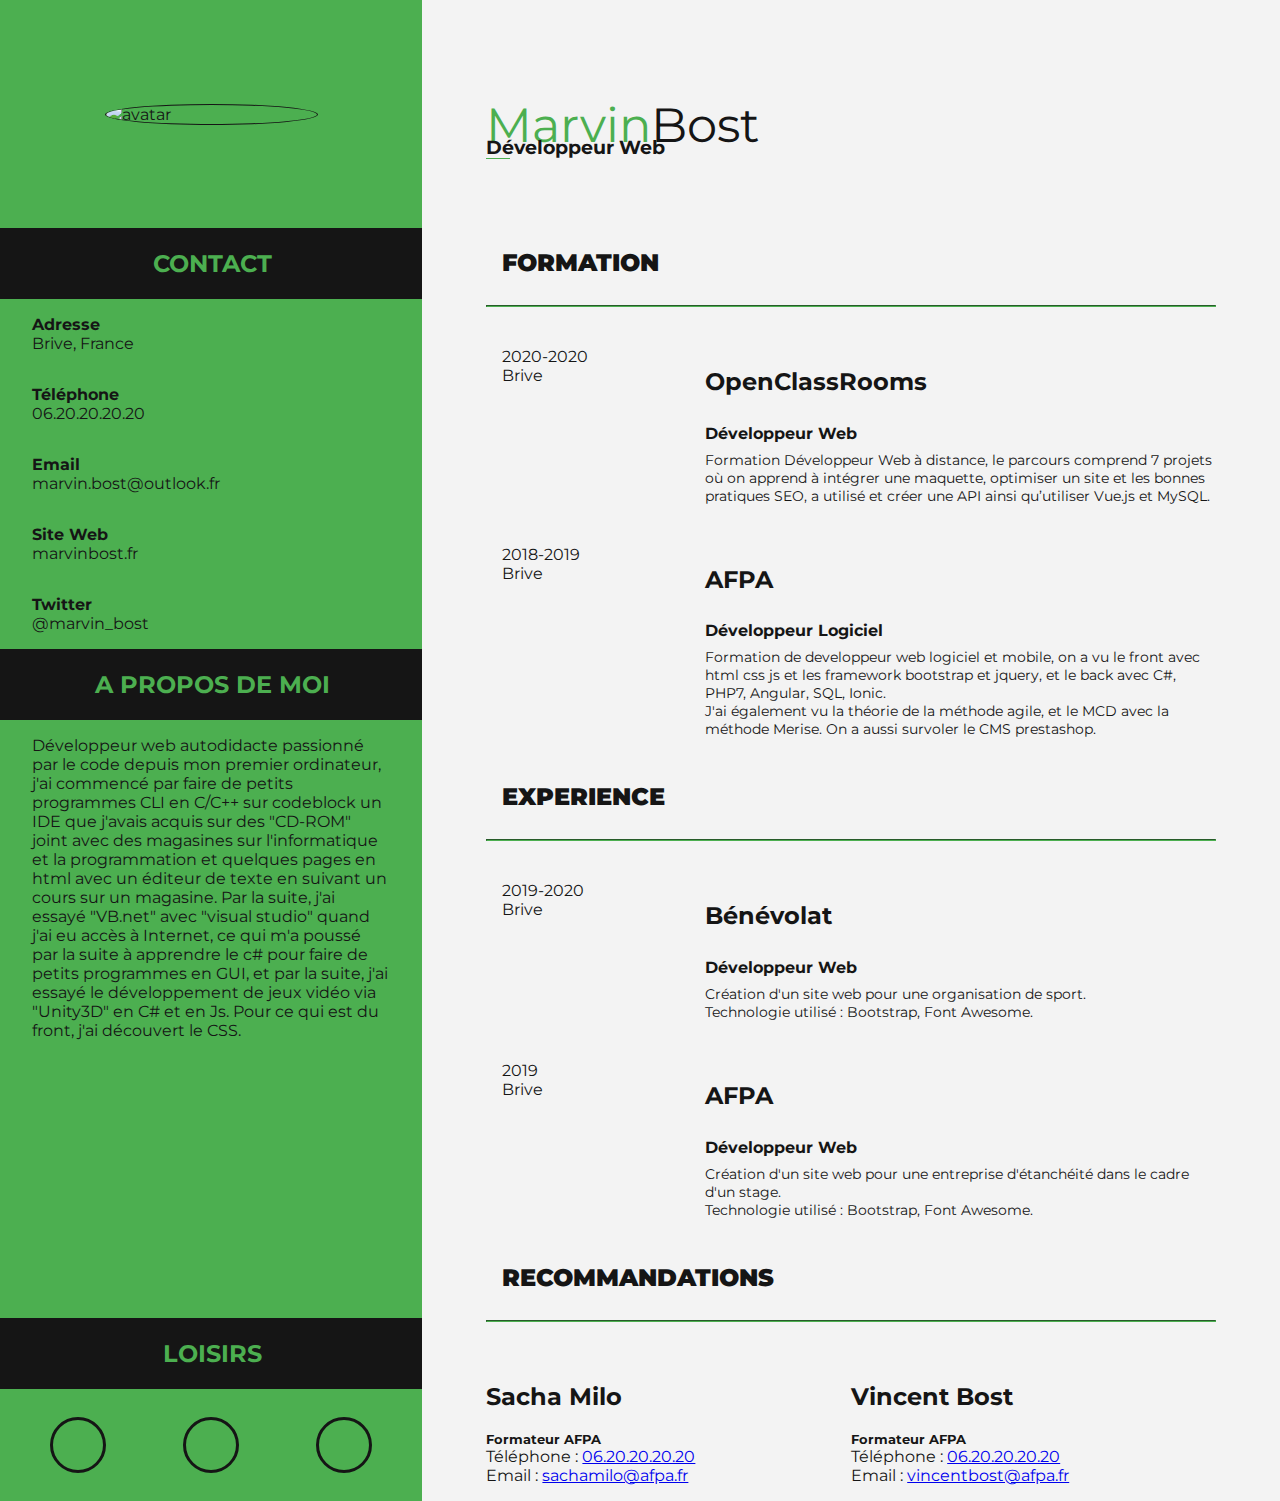
==== commit bde6eba9: "updata" ====
--- a/index.html
+++ b/index.html
@@ -153,16 +153,16 @@
 				</header>
 				<div>
 					<article>
-						<h2>John Doe</h2>
+						<h2>Sacha Milo</h2>
 						<h5>Formateur AFPA</h5>
 						<p>Téléphone : <a href="tel:+33620202020">06.20.20.20.20</a></p>
-						<p>Email : <a href="mailto:johndoe@domain.fr">johndoe@domain.fr</a></p>
+						<p>Email : <a href="mailto:johndoe@domain.fr">sachamilo@afpa.fr</a></p>
 					</article>
 					<article>
-						<h2>John Doe</h2>
+						<h2>Vincent Bost</h2>
 						<h5>Formateur AFPA</h5>
 						<p>Téléphone : <a href="tel:+33620202020">06.20.20.20.20</a></p>
-						<p>Email : <a href="mailto:johndoe@domain.fr">johndoe@domain.fr</a></p>
+						<p>Email : <a href="mailto:johndoe@domain.fr">vincentbost@afpa.fr</a></p>
 					</article>
 				</div>
 			</section>
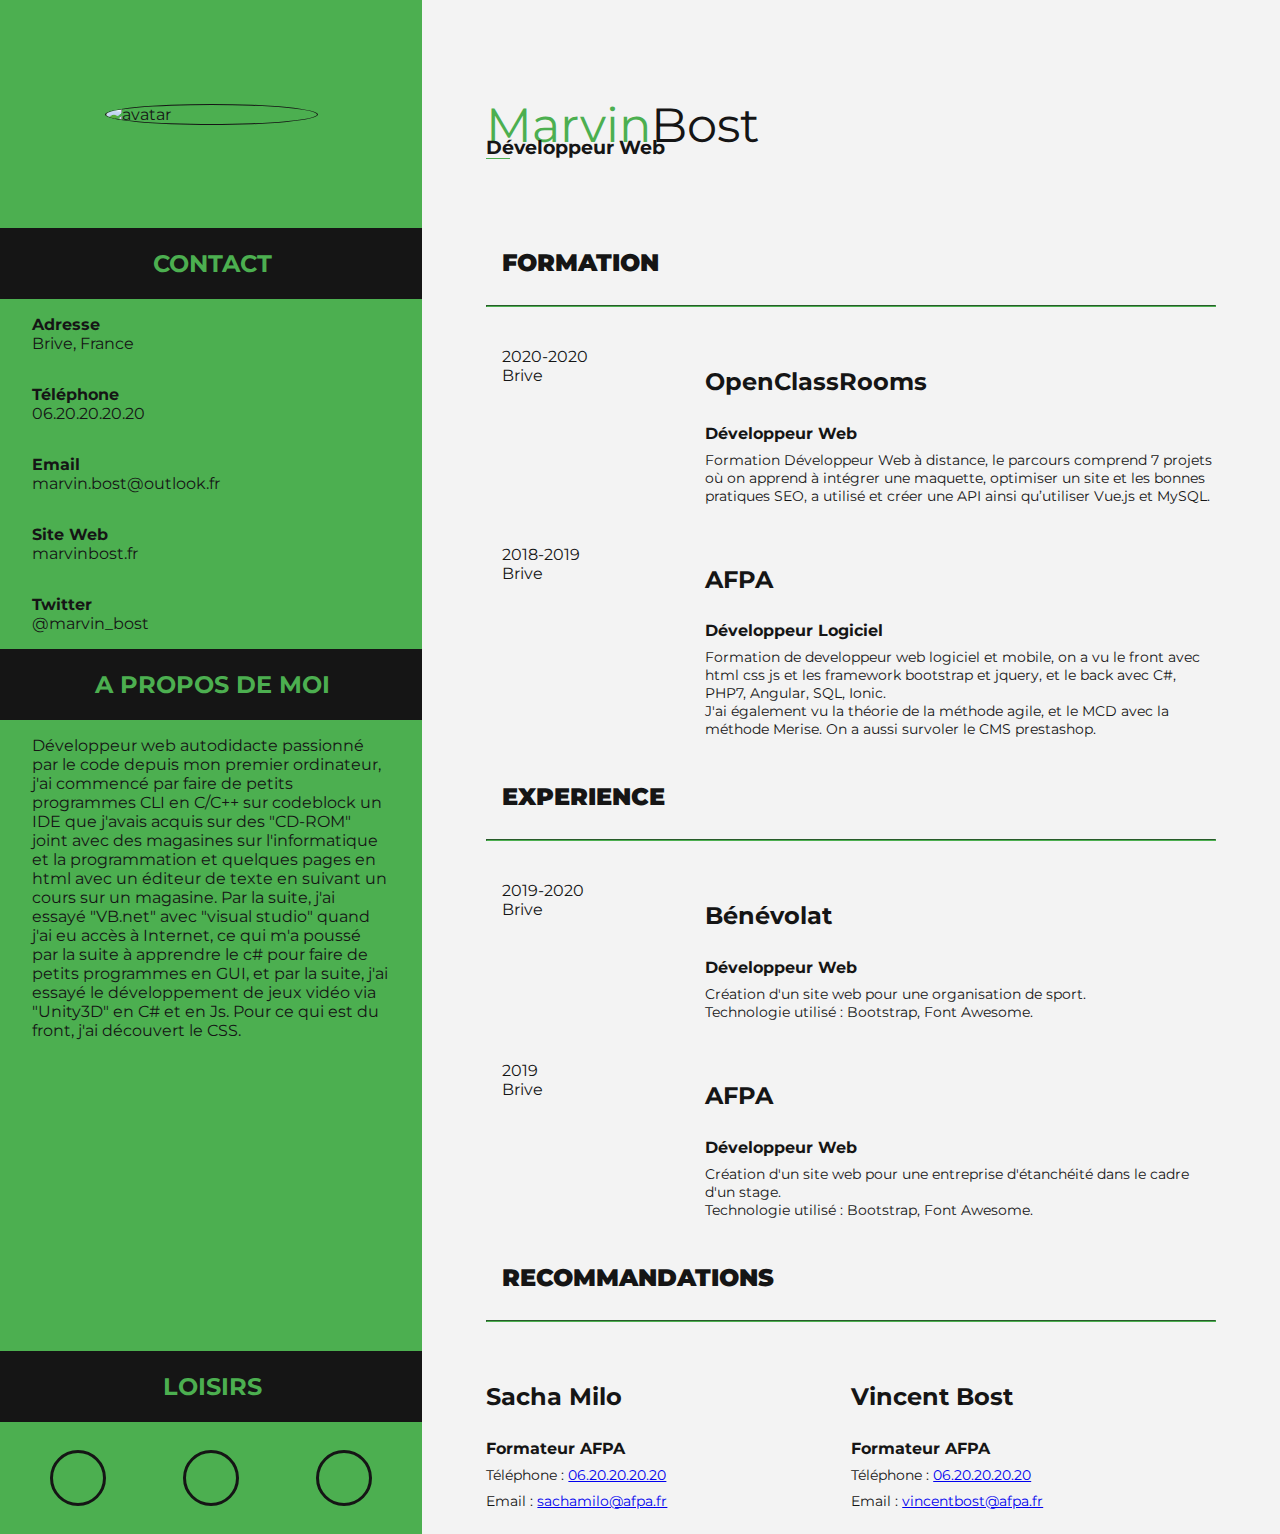
==== commit b00363ea: "remove article" ====
--- a/index.html
+++ b/index.html
@@ -14,11 +14,11 @@
 	<header>
 		<aside>
 			<img src="assets/avatar.jpg" alt="avatar">
-        </aside>
-			<section>
-				<h1>Bost</h1>
-				<h3>Développeur Web</h3>
-			</section>
+		</aside>
+		<section>
+			<h1>Bost</h1>
+			<h3>Développeur Web</h3>
+		</section>
 
 	</header>
 	<div class="main">
@@ -27,29 +27,29 @@
 				<header>
 					<h2>CONTACT</h2>
 				</header>
-				<article>
+				<section>
 					<h4>Adresse</h4>
 					<p><a href="https://goo.gl/maps/qKZ6uKctoFRVL9fw6" target="_blank" rel="noopener noreferrer">Brive,
 							France</a>
 					</p>
-				</article>
-				<article>
+				</section>
+				<section>
 					<h4>Téléphone</h4>
 					<p><a href="tel:+33620202020">06.20.20.20.20</a></p>
-				</article>
-				<article>
+				</section>
+				<section>
 					<h4>Email</h4>
 					<p><a href="mailto:marvin.bost@outlook.fr">marvin.bost@outlook.fr</a></p>
-				</article>
-				<article>
+				</section>
+				<section>
 					<h4>Site Web</h4>
 					<p><a href="https://marvinbost.fr" target="_blank">marvinbost.fr</a></p>
-				</article>
-				<article>
+				</section>
+				<section>
 					<h4>Twitter</h4>
 					<p><a href="https://twitter.com/marvin_bost" target="_blank"
 							rel="noopener noreferrer">@marvin_bost</a></p>
-				</article>
+				</section>
 			</section>
 			<section class="about">
 				<header>
@@ -109,8 +109,8 @@
 						<h5>Développeur Logiciel</h5>
 						<p>Formation de developpeur web logiciel et mobile, on a vu le front avec html css js et les
 							framework bootstrap et jquery, et le back avec C#, PHP7, Angular, SQL, Ionic. <br>J'ai
-                            également vu la théorie de la méthode agile, et le MCD avec la méthode Merise. On a aussi
-                            survoler le CMS prestashop.</p>
+							également vu la théorie de la méthode agile, et le MCD avec la méthode Merise. On a aussi
+							survoler le CMS prestashop.</p>
 					</section>
 				</div>
 			</section>
@@ -152,18 +152,18 @@
 					<hr>
 				</header>
 				<div>
-					<article>
+					<section>
 						<h2>Sacha Milo</h2>
 						<h5>Formateur AFPA</h5>
 						<p>Téléphone : <a href="tel:+33620202020">06.20.20.20.20</a></p>
 						<p>Email : <a href="mailto:johndoe@domain.fr">sachamilo@afpa.fr</a></p>
-					</article>
-					<article>
+					</section>
+					<section>
 						<h2>Vincent Bost</h2>
 						<h5>Formateur AFPA</h5>
 						<p>Téléphone : <a href="tel:+33620202020">06.20.20.20.20</a></p>
 						<p>Email : <a href="mailto:johndoe@domain.fr">vincentbost@afpa.fr</a></p>
-					</article>
+					</section>
 				</div>
 			</section>
 		</main>
--- a/css/style.min.css
+++ b/css/style.min.css
@@ -1 +1 @@
-@import"https://fonts.googleapis.com/css?family=Montserrat:200,400&display=swap";header{display:flex;background-color:#f3f3f3;margin:0;width:100%}header aside{display:flex;align-items:center;justify-items:center;justify-content:center}header aside>img{border-radius:50%;width:50%;border:.1rem solid #151515;order:0;margin:1rem}header>section{padding:4rem 0 0 4rem}header>section>h1{font-size:3rem;font-weight:400}header>section>h1::before{content:"Marvin";color:#4caf50}header>section>h3{position:relative;bottom:50px}header>section>h3::before{display:block;content:"";width:1.5rem;height:1px;background:#4caf50;position:absolute;bottom:0;left:0}main{background-color:#f3f3f3;padding:0 4rem;margin:0;width:100%}main>header{display:flex;flex-flow:column nowrap;width:100%}main>section h1,main>section h5,main>section p{margin:0}main>section>header{display:flex;flex-flow:row wrap;align-items:center;padding-bottom:1rem}main>section>header i{color:#4caf50;padding-right:1rem}main>section>header>h2{flex:90%}main>section>header hr{width:100%;border-color:#4caf50}main>section div{display:flex;padding-top:1rem;padding-bottom:1rem}main>section div>header{display:flex;flex-flow:row nowrap;flex:30%}main>section div>header>i{padding-right:1rem;color:#4caf50}main>section div>section{flex:70%}main>section div>section>h2{font-size:1.5rem;padding-bottom:.5rem}main>section div>section>h5{font-size:1rem;padding-bottom:.5rem}main>section div>section>p{font-size:.9rem;padding-bottom:.5rem}main section.recommendation>div{display:flex;flex-flow:row wrap}main section.recommendation>div>article{display:flex;flex-flow:column wrap;flex:50%}aside{background-color:#4caf50;display:flex;flex-flow:column wrap;align-items:center;min-width:33%;max-width:33%}aside section.about{flex-grow:1}aside div.icons>p{display:flex;align-items:center;justify-content:center;border:solid #151515;border-radius:50%;height:40px;width:40px;padding:5px}aside>section{width:100%;text-align:left}aside>section article,aside>section div.body{padding:1rem 2rem}aside>section article h4,aside>section article p,aside>section div.body h4,aside>section div.body p{margin:0}aside>section article h4 a,aside>section article p a,aside>section div.body h4 a,aside>section div.body p a{text-decoration:none;color:#151515}aside>section>section,aside>section header{background-color:#151515;color:#4caf50;width:100%;text-align:center;padding:1px;display:block}aside>section div.icons{justify-content:space-around;padding:.75rem;display:flex}html,body{margin:0;padding:0;font-family:Montserrat;color:#151515;display:flex;flex-flow:row wrap;width:100%;height:100%}div.main{display:flex;width:100%}@media screen and (max-width: 900px){main>section>div{flex-flow:column wrap}main>section>div>header{flex-flow:column wrap;text-align:center;padding:0 0 .5rem 0}main>section>div>header>i{padding:.5rem 0}main>section>div>section{text-align:center}main>section.recommendation>div{flex-flow:column wrap;text-align:center}}@media screen and (max-width: 760px){header{flex-flow:column wrap}header>aside{order:0}header>section{padding:0 1rem}aside{min-width:100%;order:2}div.main{flex-flow:column wrap}div.main>aside>section.contact{text-align:center}main{padding:0}main>section>header{flex-flow:column wrap}main>section>header>hr{width:80%}main>section>div>section>p{padding:0 1rem}}
+@import"https://fonts.googleapis.com/css?family=Montserrat:200,400&display=swap";header{display:flex;background-color:#f3f3f3;margin:0;width:100%}header aside{display:flex;align-items:center;justify-items:center;justify-content:center}header aside>img{border-radius:50%;width:50%;border:.1rem solid #151515;order:0;margin:1rem}header>section{padding:4rem 0 0 4rem}header>section>h1{font-size:3rem;font-weight:400}header>section>h1::before{content:"Marvin";color:#4caf50}header>section>h3{position:relative;bottom:50px}header>section>h3::before{display:block;content:"";width:1.5rem;height:1px;background:#4caf50;position:absolute;bottom:0;left:0}main{background-color:#f3f3f3;padding:0 4rem;margin:0;width:100%}main>header{display:flex;flex-flow:column nowrap;width:100%}main>section h1,main>section h5,main>section p{margin:0}main>section>header{display:flex;flex-flow:row wrap;align-items:center;padding-bottom:1rem}main>section>header i{color:#4caf50;padding-right:1rem}main>section>header>h2{flex:90%}main>section>header hr{width:100%;border-color:#4caf50}main>section div{display:flex;padding-top:1rem;padding-bottom:1rem}main>section div>header{display:flex;flex-flow:row nowrap;flex:30%}main>section div>header>i{padding-right:1rem;color:#4caf50}main>section div>section{flex:70%}main>section div>section>h2{font-size:1.5rem;padding-bottom:.5rem}main>section div>section>h5{font-size:1rem;padding-bottom:.5rem}main>section div>section>p{font-size:.9rem;padding-bottom:.5rem}main section.recommendation>div{display:flex;flex-flow:row wrap}main section.recommendation>div>section{display:flex;flex-flow:column wrap;flex:50%}aside{background-color:#4caf50;display:flex;flex-flow:column wrap;align-items:center;min-width:33%;max-width:33%}aside section.about{flex-grow:1}aside div.icons>p{display:flex;align-items:center;justify-content:center;border:solid #151515;border-radius:50%;height:40px;width:40px;padding:5px}aside>section{width:100%;text-align:left}aside>section section,aside>section div.body{padding:1rem 2rem}aside>section section h4,aside>section section p,aside>section div.body h4,aside>section div.body p{margin:0}aside>section section h4 a,aside>section section p a,aside>section div.body h4 a,aside>section div.body p a{text-decoration:none;color:#151515}aside>section>header{background-color:#151515;color:#4caf50;width:100%;text-align:center;padding:1px;display:block}aside>section div.icons{justify-content:space-around;padding:.75rem;display:flex}html,body{margin:0;padding:0;font-family:Montserrat;color:#151515;display:flex;flex-flow:row wrap;width:100%;height:100%}div.main{display:flex;width:100%}@media screen and (max-width: 900px){main>section>div{flex-flow:column wrap}main>section>div>header{flex-flow:column wrap;text-align:center;padding:0 0 .5rem 0}main>section>div>header>i{padding:.5rem 0}main>section>div>section{text-align:center}main>section.recommendation>div{flex-flow:column wrap;text-align:center}}@media screen and (max-width: 760px){header{flex-flow:column wrap}header>aside{order:0}header>section{padding:0 1rem}aside{min-width:100%;order:2}div.main{flex-flow:column wrap}div.main>aside>section.contact{text-align:center}main{padding:0}main>section>header{flex-flow:column wrap}main>section>header>hr{width:80%}main>section>div>section>p{padding:0 1rem}}/*# sourceMappingURL=style.min.css.map */
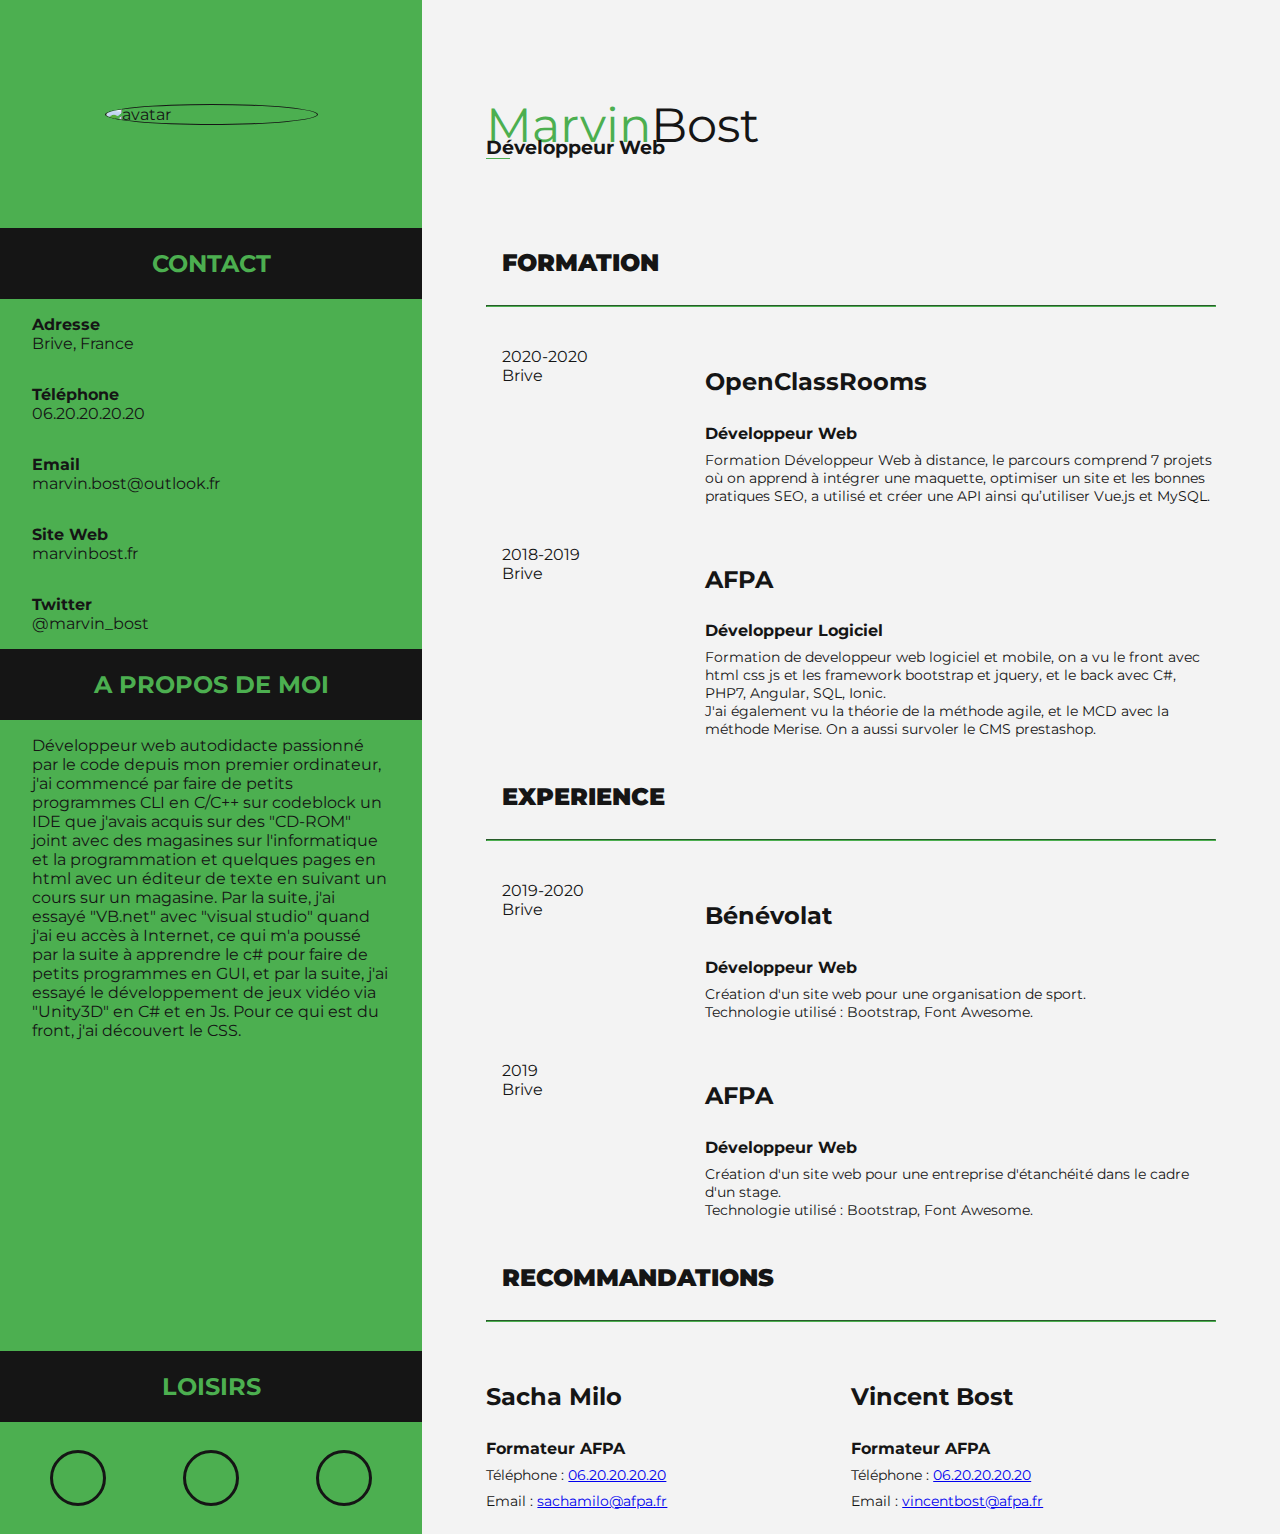
==== commit a0ce1a19: "Fix sémantique html and responsive line white 1px" ====
--- a/index.html
+++ b/index.html
@@ -10,7 +10,7 @@
 	<script src="https://kit.fontawesome.com/b2471cf684.js" crossorigin="anonymous"></script>
 </head>
 
-<body class="container">
+<body>
 	<header>
 		<aside>
 			<img src="assets/avatar.jpg" alt="avatar">
@@ -19,9 +19,8 @@
 			<h1>Bost</h1>
 			<h3>Développeur Web</h3>
 		</section>
-
 	</header>
-	<div class="main">
+	<main>
 		<aside>
 			<section class="contact">
 				<header>
@@ -79,7 +78,7 @@
 				</div>
 			</section>
 		</aside>
-		<main>
+		<div class="content">
 			<section class="formation">
 				<header>
 					<i class="fa-2x fas fa-graduation-cap"></i>
@@ -166,9 +165,8 @@
 					</section>
 				</div>
 			</section>
-		</main>
-	</div>
-
+		</div>
+	</main>
 </body>
 
 </html>--- a/css/style.min.css
+++ b/css/style.min.css
@@ -1 +1 @@
-@import"https://fonts.googleapis.com/css?family=Montserrat:200,400&display=swap";header{display:flex;background-color:#f3f3f3;margin:0;width:100%}header aside{display:flex;align-items:center;justify-items:center;justify-content:center}header aside>img{border-radius:50%;width:50%;border:.1rem solid #151515;order:0;margin:1rem}header>section{padding:4rem 0 0 4rem}header>section>h1{font-size:3rem;font-weight:400}header>section>h1::before{content:"Marvin";color:#4caf50}header>section>h3{position:relative;bottom:50px}header>section>h3::before{display:block;content:"";width:1.5rem;height:1px;background:#4caf50;position:absolute;bottom:0;left:0}main{background-color:#f3f3f3;padding:0 4rem;margin:0;width:100%}main>header{display:flex;flex-flow:column nowrap;width:100%}main>section h1,main>section h5,main>section p{margin:0}main>section>header{display:flex;flex-flow:row wrap;align-items:center;padding-bottom:1rem}main>section>header i{color:#4caf50;padding-right:1rem}main>section>header>h2{flex:90%}main>section>header hr{width:100%;border-color:#4caf50}main>section div{display:flex;padding-top:1rem;padding-bottom:1rem}main>section div>header{display:flex;flex-flow:row nowrap;flex:30%}main>section div>header>i{padding-right:1rem;color:#4caf50}main>section div>section{flex:70%}main>section div>section>h2{font-size:1.5rem;padding-bottom:.5rem}main>section div>section>h5{font-size:1rem;padding-bottom:.5rem}main>section div>section>p{font-size:.9rem;padding-bottom:.5rem}main section.recommendation>div{display:flex;flex-flow:row wrap}main section.recommendation>div>section{display:flex;flex-flow:column wrap;flex:50%}aside{background-color:#4caf50;display:flex;flex-flow:column wrap;align-items:center;min-width:33%;max-width:33%}aside section.about{flex-grow:1}aside div.icons>p{display:flex;align-items:center;justify-content:center;border:solid #151515;border-radius:50%;height:40px;width:40px;padding:5px}aside>section{width:100%;text-align:left}aside>section section,aside>section div.body{padding:1rem 2rem}aside>section section h4,aside>section section p,aside>section div.body h4,aside>section div.body p{margin:0}aside>section section h4 a,aside>section section p a,aside>section div.body h4 a,aside>section div.body p a{text-decoration:none;color:#151515}aside>section>header{background-color:#151515;color:#4caf50;width:100%;text-align:center;padding:1px;display:block}aside>section div.icons{justify-content:space-around;padding:.75rem;display:flex}html,body{margin:0;padding:0;font-family:Montserrat;color:#151515;display:flex;flex-flow:row wrap;width:100%;height:100%}div.main{display:flex;width:100%}@media screen and (max-width: 900px){main>section>div{flex-flow:column wrap}main>section>div>header{flex-flow:column wrap;text-align:center;padding:0 0 .5rem 0}main>section>div>header>i{padding:.5rem 0}main>section>div>section{text-align:center}main>section.recommendation>div{flex-flow:column wrap;text-align:center}}@media screen and (max-width: 760px){header{flex-flow:column wrap}header>aside{order:0}header>section{padding:0 1rem}aside{min-width:100%;order:2}div.main{flex-flow:column wrap}div.main>aside>section.contact{text-align:center}main{padding:0}main>section>header{flex-flow:column wrap}main>section>header>hr{width:80%}main>section>div>section>p{padding:0 1rem}}/*# sourceMappingURL=style.min.css.map */
+@import"https://fonts.googleapis.com/css?family=Montserrat:200,400&display=swap";header{display:flex;background-color:#f3f3f3;margin:0;width:100%}header aside{display:flex;align-items:center;justify-items:center;justify-content:center}header aside>img{border-radius:50%;width:50%;border:.1rem solid #151515;order:0;margin:1rem}header>section{padding:4rem 0 0 4rem}header>section>h1{font-size:3rem;font-weight:400}header>section>h1::before{content:"Marvin";color:#4caf50}header>section>h3{position:relative;bottom:50px}header>section>h3::before{display:block;content:"";width:1.5rem;height:1px;background:#4caf50;position:absolute;bottom:0;left:0}div.content{background-color:#f3f3f3;padding:0 4rem;margin:0;width:100%}div.content>header{display:flex;flex-flow:column nowrap;width:100%}div.content>section h1,div.content>section h5,div.content>section p{margin:0}div.content>section>header{display:flex;flex-flow:row wrap;align-items:center;padding-bottom:1rem}div.content>section>header i{color:#4caf50;padding-right:1rem}div.content>section>header>h2{flex:90%}div.content>section>header hr{width:100%;border-color:#4caf50}div.content>section div{display:flex;padding-top:1rem;padding-bottom:1rem}div.content>section div>header{display:flex;flex-flow:row nowrap;flex:30%}div.content>section div>header>i{padding-right:1rem;color:#4caf50}div.content>section div>section{flex:70%}div.content>section div>section>h2{font-size:1.5rem;padding-bottom:.5rem}div.content>section div>section>h5{font-size:1rem;padding-bottom:.5rem}div.content>section div>section>p{font-size:.9rem;padding-bottom:.5rem}div.content section.recommendation>div{display:flex;flex-flow:row wrap}div.content section.recommendation>div>section{display:flex;flex-flow:column wrap;flex:50%}aside{background-color:#4caf50;display:flex;flex-flow:column wrap;align-items:center;min-width:33%;max-width:33%}aside section.about{flex-grow:1}aside div.icons>p{display:flex;align-items:center;justify-content:center;border:solid #151515;border-radius:50%;height:40px;width:40px;padding:5px}aside>section{width:100%;text-align:left}aside>section section,aside>section div.body{padding:1rem 2rem}aside>section section h4,aside>section section p,aside>section div.body h4,aside>section div.body p{margin:0}aside>section section h4 a,aside>section section p a,aside>section div.body h4 a,aside>section div.body p a{text-decoration:none;color:#151515}aside>section>header{background-color:#151515;color:#4caf50;width:100%;text-align:center;padding:1px 0;display:block}aside>section div.icons{justify-content:space-around;padding:.75rem;display:flex}html,body{margin:0;padding:0;font-family:Montserrat;color:#151515;display:flex;flex-flow:row wrap;width:100%;height:100%}main{display:flex;width:100%}@media screen and (max-width: 900px){div.content>section>div{flex-flow:column wrap}div.content>section>div>header{flex-flow:column wrap;text-align:center;padding:0 0 .5rem 0}div.content>section>div>header>i{padding:.5rem 0}div.content>section>div>section{text-align:center}div.content>section.recommendation>div{flex-flow:column wrap;text-align:center}}@media screen and (max-width: 760px){header{flex-flow:column wrap}header>aside{order:0}header>section{padding:0 1rem}aside{min-width:100%;order:2}main{flex-flow:column wrap}main>aside>section.contact{text-align:center}div.content{padding:0}div.content>section>header{flex-flow:column wrap}div.content>section>header>hr{width:80%}div.content>section>div>section>p{padding:0 1rem}}
